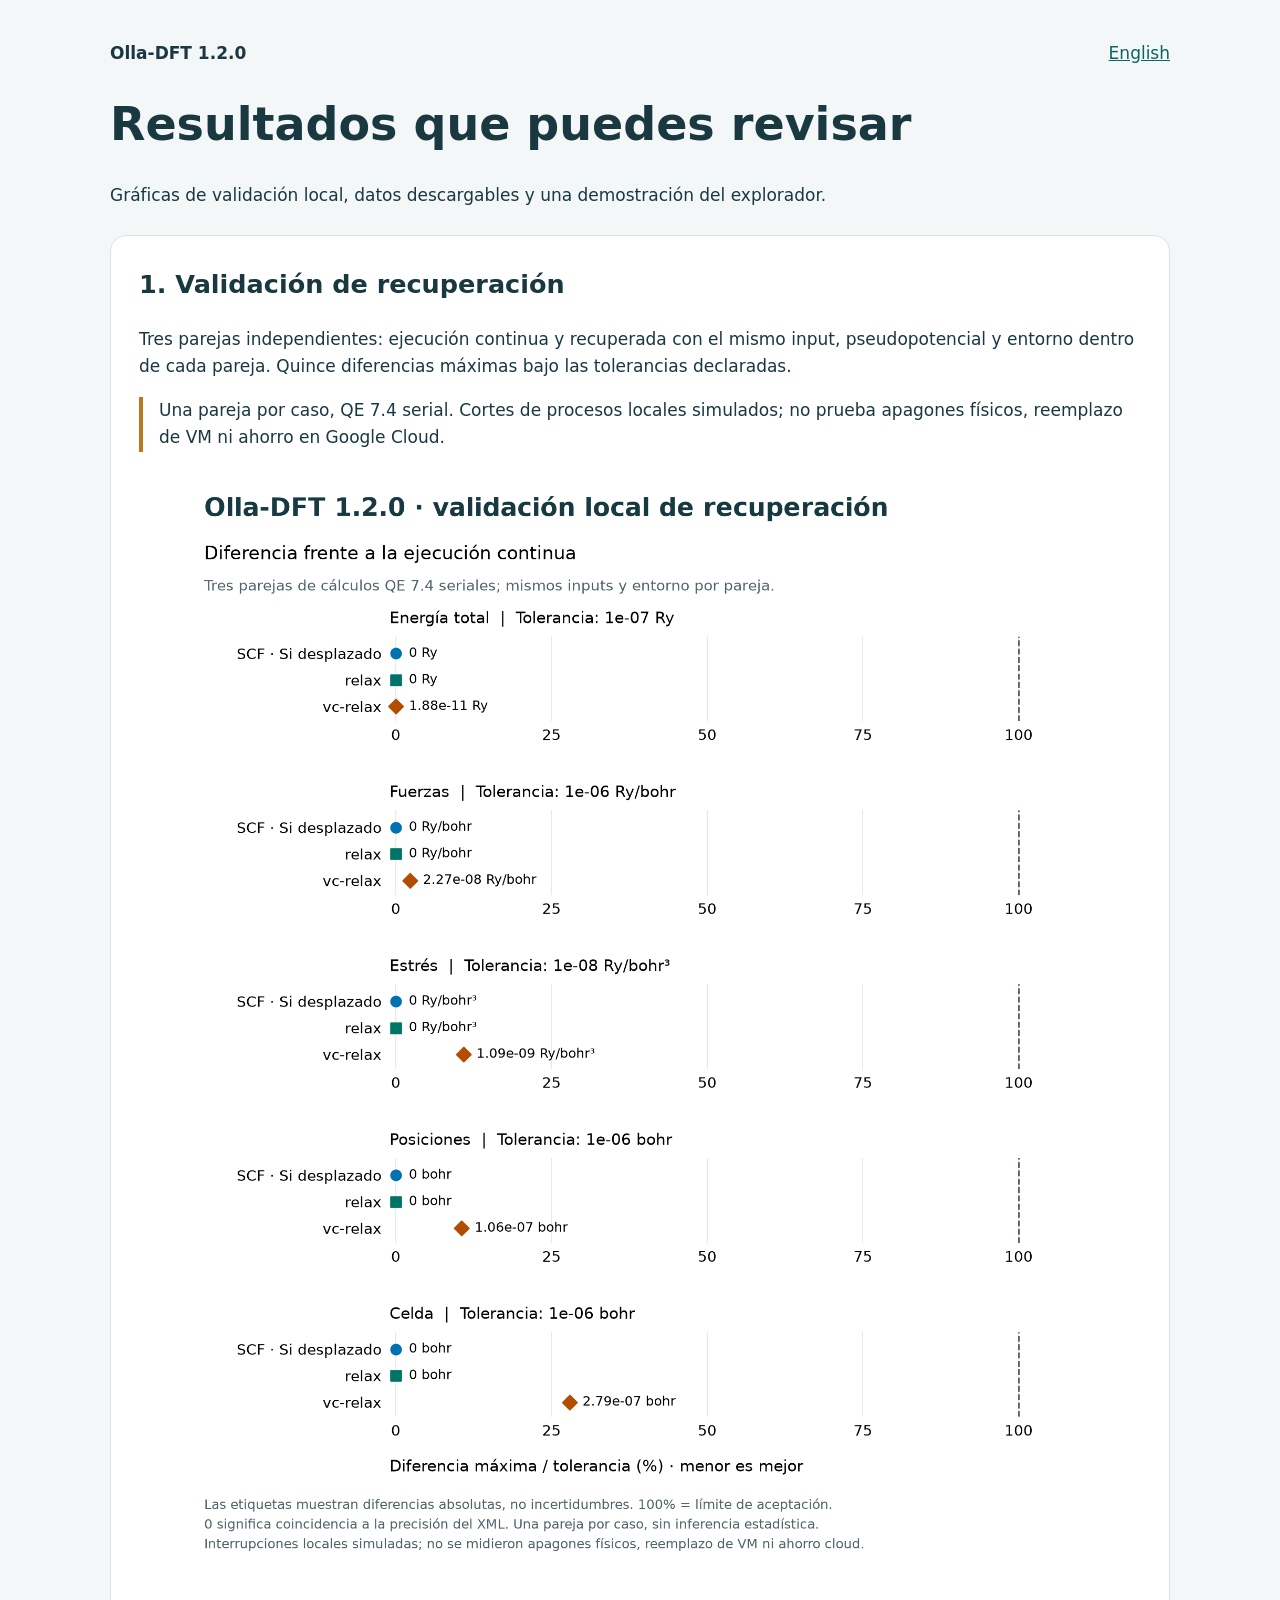
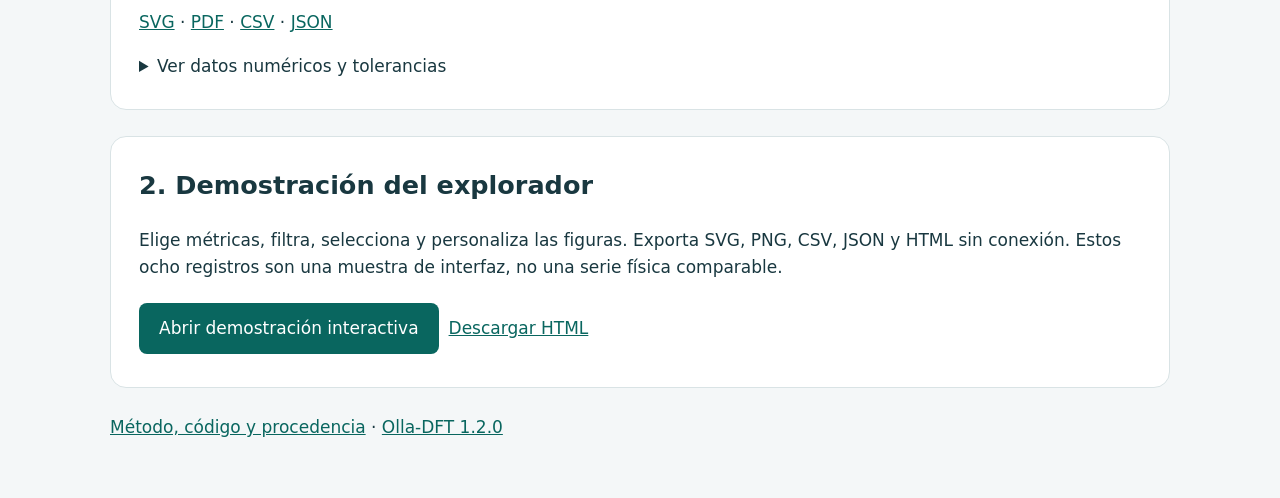
==== docs/publication-1.2.0/index.html @ a96428b4 "Publish recovery validation figures and offline explorer demo; release 0.3.0" ====
<!doctype html><html lang="es"><meta charset="utf-8"><meta name="viewport" content="width=device-width,initial-scale=1"><title>Olla-DFT · Resultados que puedes revisar</title><style>body{font:17px/1.6 system-ui;color:#193840;background:#f4f7f8;margin:0}main{max-width:1060px;margin:auto;padding:40px 22px}header{display:flex;justify-content:space-between;align-items:center}h1{font-size:clamp(30px,5vw,46px);line-height:1.15}h2{margin-top:0}section{background:white;border:1px solid #d9e3e5;border-radius:16px;padding:28px;margin:26px 0}a{color:#09665f}.button{display:inline-block;padding:12px 20px;border-radius:8px;background:#09665f;color:white;text-decoration:none;margin:5px 10px 5px 0}.note{border-left:4px solid #b97819;padding-left:16px}img{width:100%;height:auto}.scroll{overflow:auto}table{border-collapse:collapse;font-size:14px;width:100%}th,td{text-align:left;padding:10px;border-bottom:1px solid #ddd;white-space:nowrap}:focus-visible{outline:3px solid #b34e00;outline-offset:3px}</style><main><header><b>Olla-DFT 1.2.0</b><a href="index-en.html">English</a></header><h1>Resultados que puedes revisar</h1><p>Gráficas de validación local, datos descargables y una demostración del explorador.</p><section><h2>1. Validación de recuperación</h2><p>Tres parejas independientes: ejecución continua y recuperada con el mismo input, pseudopotencial y entorno dentro de cada pareja. Quince diferencias máximas bajo las tolerancias declaradas.</p><p class="note">Una pareja por caso, QE 7.4 serial. Cortes de procesos locales simulados; no prueba apagones físicos, reemplazo de VM ni ahorro en Google Cloud.</p><img src="recovery-es.png" alt="Energía, fuerzas, estrés, posiciones y celda: todas las diferencias están por debajo de sus tolerancias. Máximo: 27,9% de la tolerancia de celda en vc-relax."><p><a href="recovery-es.svg">SVG</a> · <a href="recovery-es.pdf">PDF</a> · <a href="validation.csv">CSV</a> · <a href="validation.json">JSON</a></p><details><summary>Ver datos numéricos y tolerancias</summary><div class="scroll" tabindex="0"><table><thead><tr><th>Caso</th><th>Métrica/unidad</th><th>Diferencia máxima</th><th>Tolerancia</th></tr></thead><tbody><tr><td>si-displaced</td><td>energy_Ry</td><td>0.0</td><td>1e-07</td></tr><tr><td>si-displaced</td><td>forces_Ry_bohr</td><td>0.0</td><td>1e-06</td></tr><tr><td>si-displaced</td><td>stress_Ry_bohr3</td><td>0.0</td><td>1e-08</td></tr><tr><td>si-displaced</td><td>positions_bohr</td><td>0.0</td><td>1e-06</td></tr><tr><td>si-displaced</td><td>cell_bohr</td><td>0.0</td><td>1e-06</td></tr><tr><td>relax</td><td>energy_Ry</td><td>0.0</td><td>1e-07</td></tr><tr><td>relax</td><td>forces_Ry_bohr</td><td>0.0</td><td>1e-06</td></tr><tr><td>relax</td><td>stress_Ry_bohr3</td><td>0.0</td><td>1e-08</td></tr><tr><td>relax</td><td>positions_bohr</td><td>0.0</td><td>1e-06</td></tr><tr><td>relax</td><td>cell_bohr</td><td>0.0</td><td>1e-06</td></tr><tr><td>vc-relax-v2</td><td>energy_Ry</td><td>1.879563171769405e-11</td><td>1e-07</td></tr><tr><td>vc-relax-v2</td><td>forces_Ry_bohr</td><td>2.2702537046715987e-08</td><td>1e-06</td></tr><tr><td>vc-relax-v2</td><td>stress_Ry_bohr3</td><td>1.0853130425621979e-09</td><td>1e-08</td></tr><tr><td>vc-relax-v2</td><td>positions_bohr</td><td>1.0571669895043101e-07</td><td>1e-06</td></tr><tr><td>vc-relax-v2</td><td>cell_bohr</td><td>2.7883375253168197e-07</td><td>1e-06</td></tr></tbody></table></div></details></section><section><h2>2. Demostración del explorador</h2><p>Elige métricas, filtra, selecciona y personaliza las figuras. Exporta SVG, PNG, CSV, JSON y HTML sin conexión. Estos ocho registros son una muestra de interfaz, no una serie física comparable.</p><a class="button" href="explorer.html">Abrir demostración interactiva</a><a href="explorer.html" download>Descargar HTML</a></section><p><a href="https://github.com/jorgegonzalezsevilla/olla-dft-bench/tree/main/docs/publication-1.2.0">Método, código y procedencia</a> · <a href="https://github.com/jorgegonzalezsevilla/olla-dft/releases/tag/v1.2.0">Olla-DFT 1.2.0</a></p></main></html>
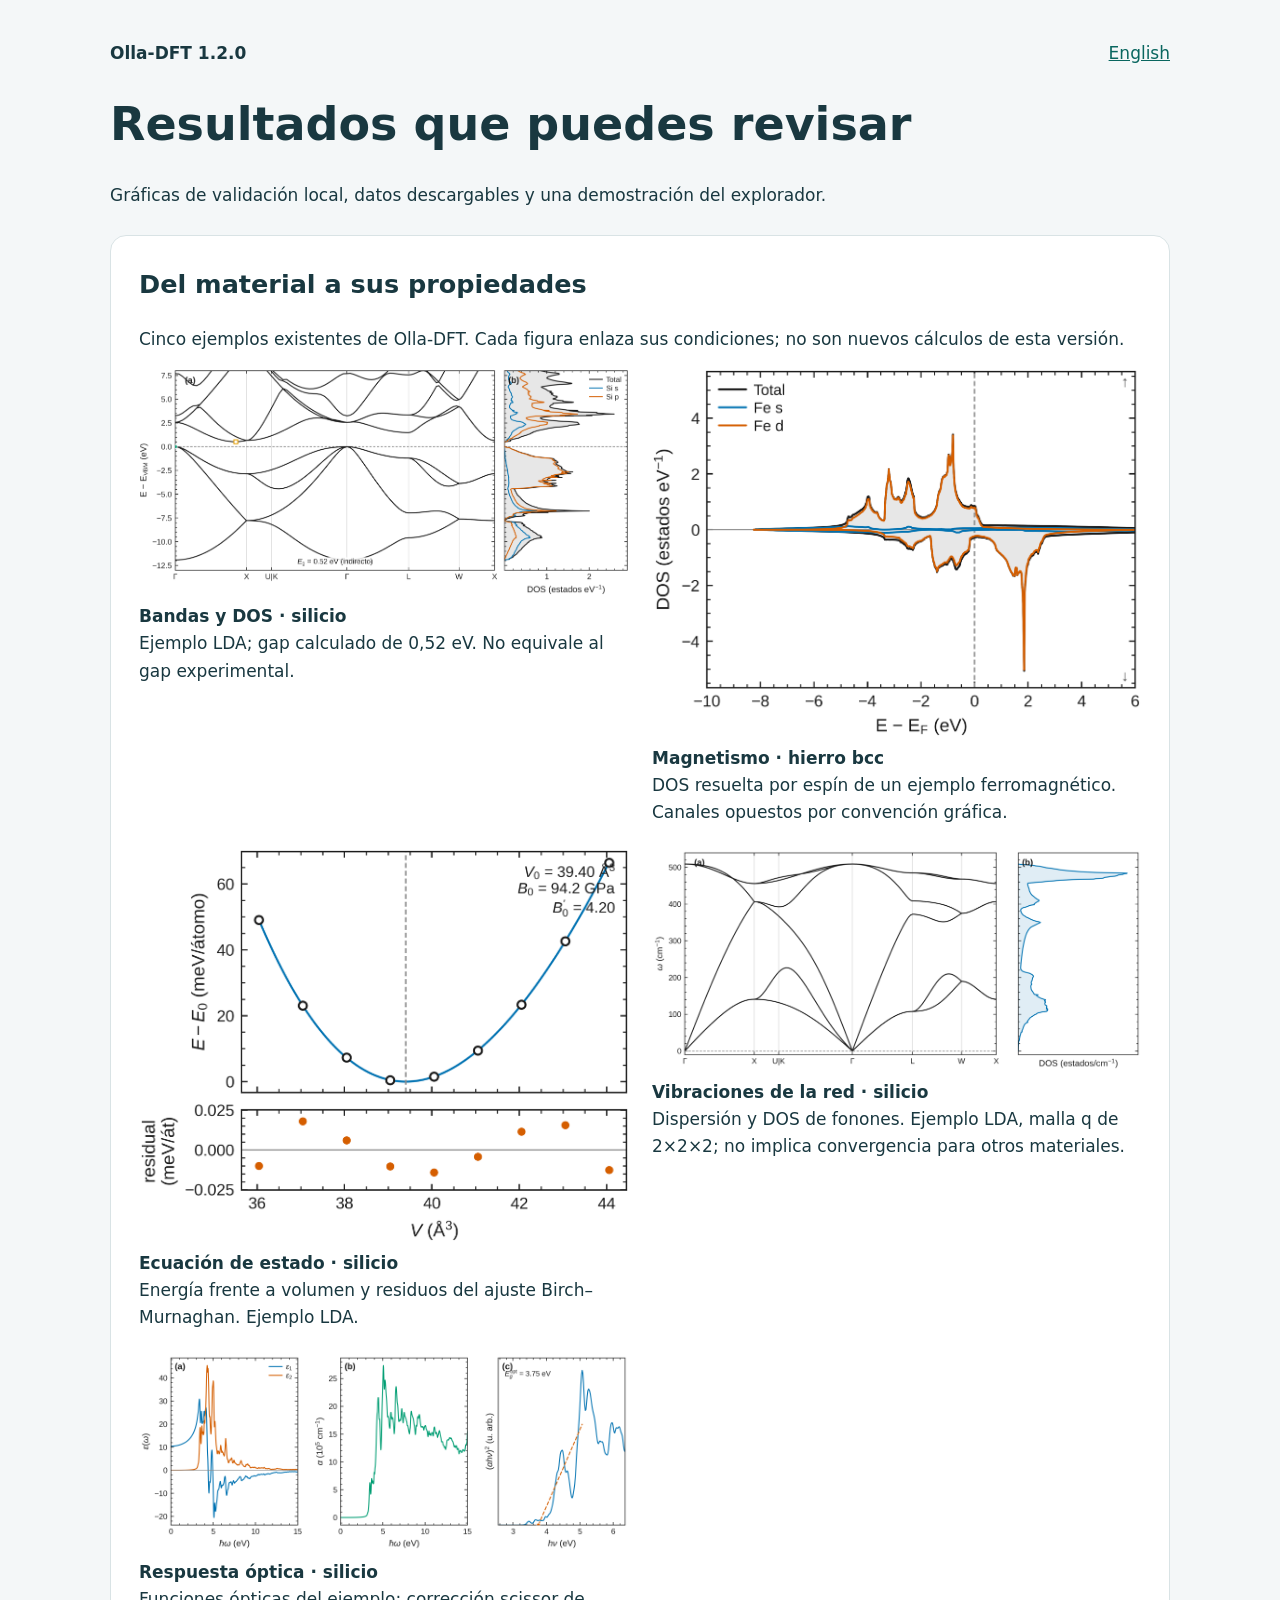
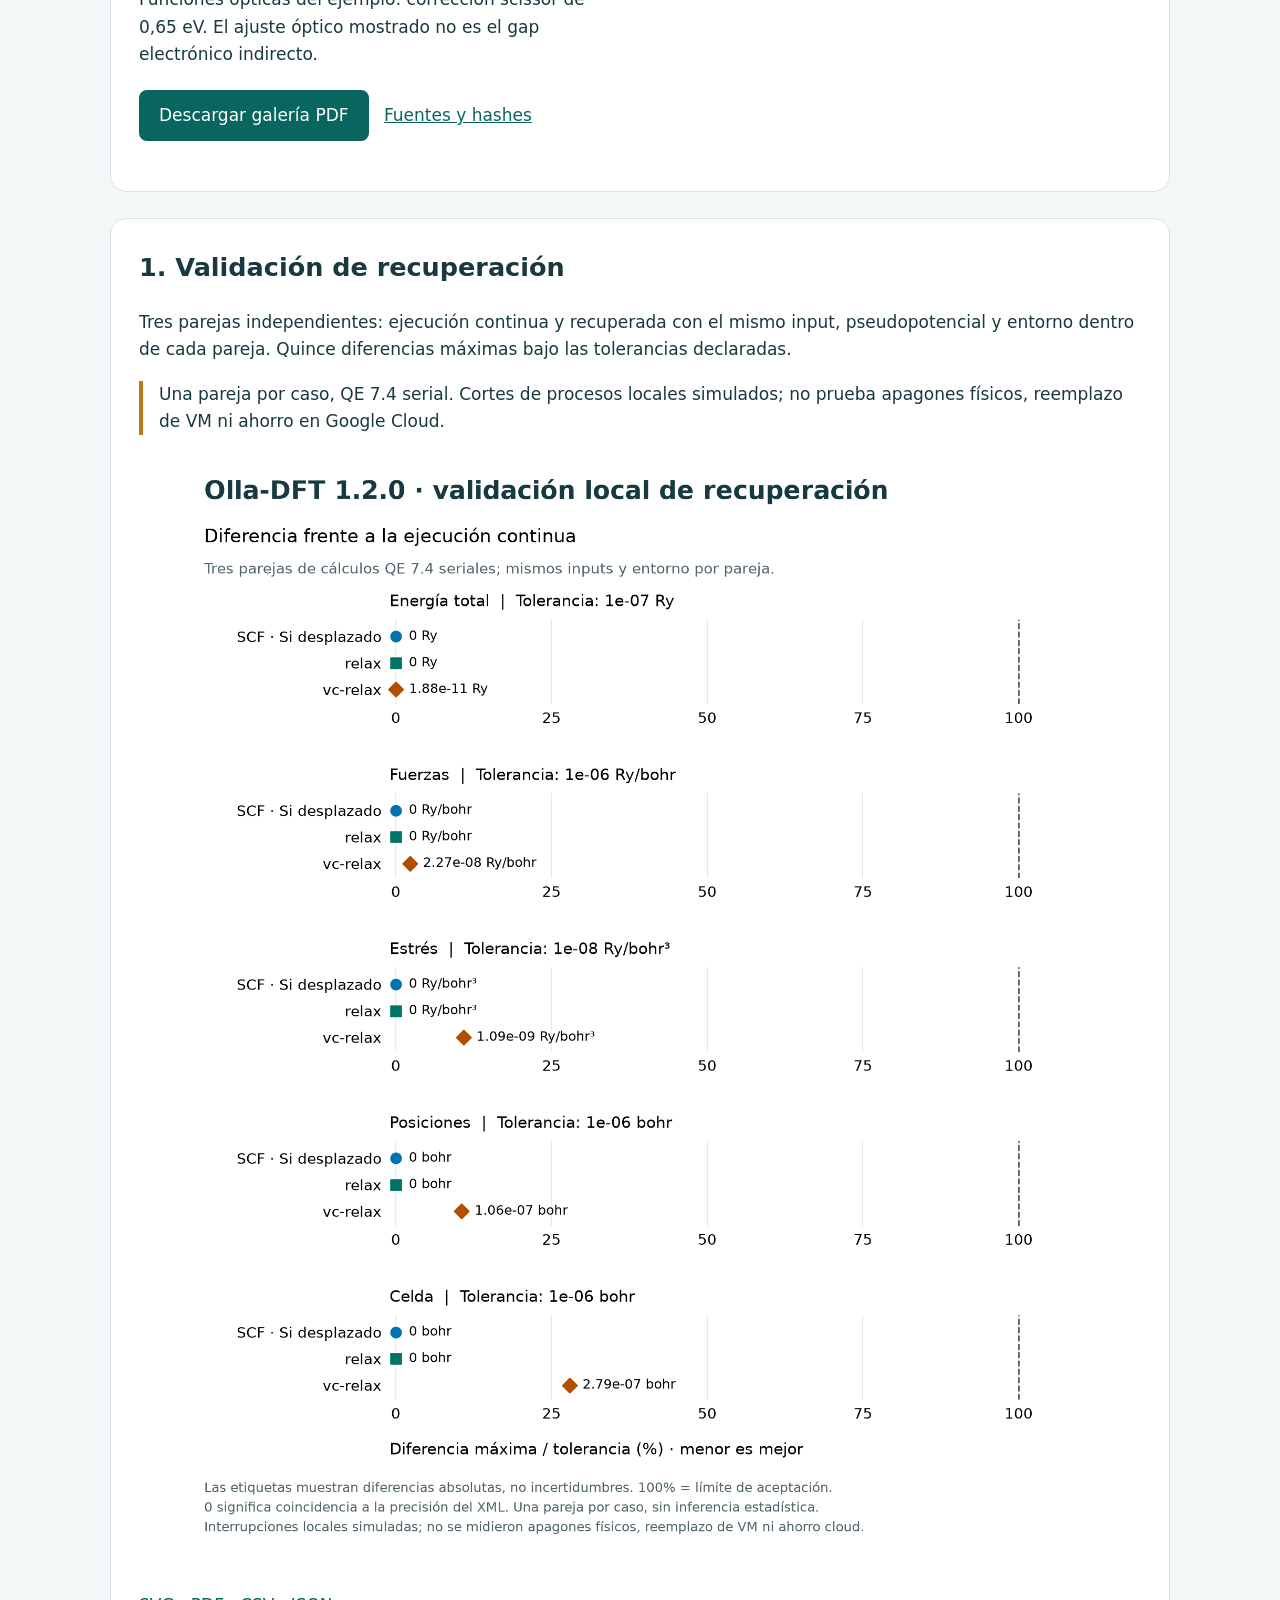
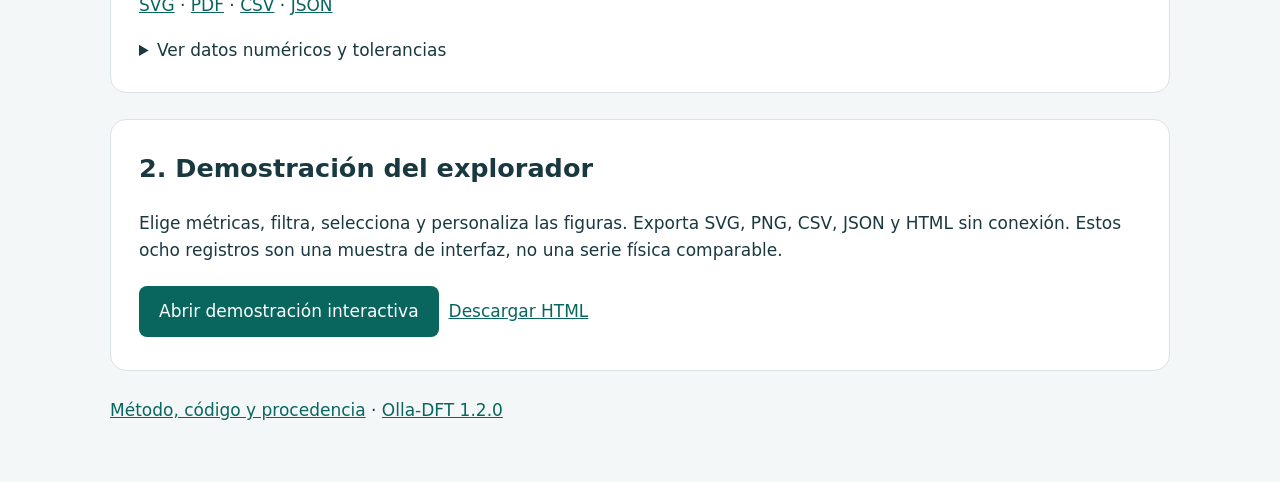
==== commit 4b61a170: "docs: add bilingual scientific showcase with source hashes" ====
--- a/docs/publication-1.2.0/index.html
+++ b/docs/publication-1.2.0/index.html
@@ -1 +1 @@
-<!doctype html><html lang="es"><meta charset="utf-8"><meta name="viewport" content="width=device-width,initial-scale=1"><title>Olla-DFT · Resultados que puedes revisar</title><style>body{font:17px/1.6 system-ui;color:#193840;background:#f4f7f8;margin:0}main{max-width:1060px;margin:auto;padding:40px 22px}header{display:flex;justify-content:space-between;align-items:center}h1{font-size:clamp(30px,5vw,46px);line-height:1.15}h2{margin-top:0}section{background:white;border:1px solid #d9e3e5;border-radius:16px;padding:28px;margin:26px 0}a{color:#09665f}.button{display:inline-block;padding:12px 20px;border-radius:8px;background:#09665f;color:white;text-decoration:none;margin:5px 10px 5px 0}.note{border-left:4px solid #b97819;padding-left:16px}img{width:100%;height:auto}.scroll{overflow:auto}table{border-collapse:collapse;font-size:14px;width:100%}th,td{text-align:left;padding:10px;border-bottom:1px solid #ddd;white-space:nowrap}:focus-visible{outline:3px solid #b34e00;outline-offset:3px}</style><main><header><b>Olla-DFT 1.2.0</b><a href="index-en.html">English</a></header><h1>Resultados que puedes revisar</h1><p>Gráficas de validación local, datos descargables y una demostración del explorador.</p><section><h2>1. Validación de recuperación</h2><p>Tres parejas independientes: ejecución continua y recuperada con el mismo input, pseudopotencial y entorno dentro de cada pareja. Quince diferencias máximas bajo las tolerancias declaradas.</p><p class="note">Una pareja por caso, QE 7.4 serial. Cortes de procesos locales simulados; no prueba apagones físicos, reemplazo de VM ni ahorro en Google Cloud.</p><img src="recovery-es.png" alt="Energía, fuerzas, estrés, posiciones y celda: todas las diferencias están por debajo de sus tolerancias. Máximo: 27,9% de la tolerancia de celda en vc-relax."><p><a href="recovery-es.svg">SVG</a> · <a href="recovery-es.pdf">PDF</a> · <a href="validation.csv">CSV</a> · <a href="validation.json">JSON</a></p><details><summary>Ver datos numéricos y tolerancias</summary><div class="scroll" tabindex="0"><table><thead><tr><th>Caso</th><th>Métrica/unidad</th><th>Diferencia máxima</th><th>Tolerancia</th></tr></thead><tbody><tr><td>si-displaced</td><td>energy_Ry</td><td>0.0</td><td>1e-07</td></tr><tr><td>si-displaced</td><td>forces_Ry_bohr</td><td>0.0</td><td>1e-06</td></tr><tr><td>si-displaced</td><td>stress_Ry_bohr3</td><td>0.0</td><td>1e-08</td></tr><tr><td>si-displaced</td><td>positions_bohr</td><td>0.0</td><td>1e-06</td></tr><tr><td>si-displaced</td><td>cell_bohr</td><td>0.0</td><td>1e-06</td></tr><tr><td>relax</td><td>energy_Ry</td><td>0.0</td><td>1e-07</td></tr><tr><td>relax</td><td>forces_Ry_bohr</td><td>0.0</td><td>1e-06</td></tr><tr><td>relax</td><td>stress_Ry_bohr3</td><td>0.0</td><td>1e-08</td></tr><tr><td>relax</td><td>positions_bohr</td><td>0.0</td><td>1e-06</td></tr><tr><td>relax</td><td>cell_bohr</td><td>0.0</td><td>1e-06</td></tr><tr><td>vc-relax-v2</td><td>energy_Ry</td><td>1.879563171769405e-11</td><td>1e-07</td></tr><tr><td>vc-relax-v2</td><td>forces_Ry_bohr</td><td>2.2702537046715987e-08</td><td>1e-06</td></tr><tr><td>vc-relax-v2</td><td>stress_Ry_bohr3</td><td>1.0853130425621979e-09</td><td>1e-08</td></tr><tr><td>vc-relax-v2</td><td>positions_bohr</td><td>1.0571669895043101e-07</td><td>1e-06</td></tr><tr><td>vc-relax-v2</td><td>cell_bohr</td><td>2.7883375253168197e-07</td><td>1e-06</td></tr></tbody></table></div></details></section><section><h2>2. Demostración del explorador</h2><p>Elige métricas, filtra, selecciona y personaliza las figuras. Exporta SVG, PNG, CSV, JSON y HTML sin conexión. Estos ocho registros son una muestra de interfaz, no una serie física comparable.</p><a class="button" href="explorer.html">Abrir demostración interactiva</a><a href="explorer.html" download>Descargar HTML</a></section><p><a href="https://github.com/jorgegonzalezsevilla/olla-dft-bench/tree/main/docs/publication-1.2.0">Método, código y procedencia</a> · <a href="https://github.com/jorgegonzalezsevilla/olla-dft/releases/tag/v1.2.0">Olla-DFT 1.2.0</a></p></main></html>+<!doctype html><html lang="es"><meta charset="utf-8"><meta name="viewport" content="width=device-width,initial-scale=1"><title>Olla-DFT · Resultados que puedes revisar</title><style>body{font:17px/1.6 system-ui;color:#193840;background:#f4f7f8;margin:0}main{max-width:1060px;margin:auto;padding:40px 22px}header{display:flex;justify-content:space-between;align-items:center}h1{font-size:clamp(30px,5vw,46px);line-height:1.15}h2{margin-top:0}section{background:white;border:1px solid #d9e3e5;border-radius:16px;padding:28px;margin:26px 0}a{color:#09665f}.button{display:inline-block;padding:12px 20px;border-radius:8px;background:#09665f;color:white;text-decoration:none;margin:5px 10px 5px 0}.note{border-left:4px solid #b97819;padding-left:16px}img{width:100%;height:auto}.scroll{overflow:auto}table{border-collapse:collapse;font-size:14px;width:100%}th,td{text-align:left;padding:10px;border-bottom:1px solid #ddd;white-space:nowrap}:focus-visible{outline:3px solid #b34e00;outline-offset:3px}</style><main><header><b>Olla-DFT 1.2.0</b><a href="index-en.html">English</a></header><h1>Resultados que puedes revisar</h1><p>Gráficas de validación local, datos descargables y una demostración del explorador.</p><!-- SHOWCASE START --><section><h2>Del material a sus propiedades</h2><p>Cinco ejemplos existentes de Olla-DFT. Cada figura enlaza sus condiciones; no son nuevos cálculos de esta versión.</p><div style="display:grid;grid-template-columns:repeat(auto-fit,minmax(min(100%,360px),1fr));gap:24px"><figure style="margin:0"><a href="https://github.com/jorgegonzalezsevilla/olla-dft/tree/v1.2.0/examples/demo_Si"><img loading="lazy" src="gallery/bands.png" alt="Bandas y DOS · silicio"></a><figcaption><b>Bandas y DOS · silicio</b><br>Ejemplo LDA; gap calculado de 0,52 eV. No equivale al gap experimental.</figcaption></figure><figure style="margin:0"><a href="https://github.com/jorgegonzalezsevilla/olla-dft/tree/v1.2.0/examples/demo_Fe"><img loading="lazy" src="gallery/spin.png" alt="Magnetismo · hierro bcc"></a><figcaption><b>Magnetismo · hierro bcc</b><br>DOS resuelta por espín de un ejemplo ferromagnético. Canales opuestos por convención gráfica.</figcaption></figure><figure style="margin:0"><a href="https://github.com/jorgegonzalezsevilla/olla-dft/tree/v1.2.0/examples/demo_calculo"><img loading="lazy" src="gallery/eos.png" alt="Ecuación de estado · silicio"></a><figcaption><b>Ecuación de estado · silicio</b><br>Energía frente a volumen y residuos del ajuste Birch–Murnaghan. Ejemplo LDA.</figcaption></figure><figure style="margin:0"><a href="https://github.com/jorgegonzalezsevilla/olla-dft/tree/v1.2.0/examples/demo_propiedades"><img loading="lazy" src="gallery/phonons.png" alt="Vibraciones de la red · silicio"></a><figcaption><b>Vibraciones de la red · silicio</b><br>Dispersión y DOS de fonones. Ejemplo LDA, malla q de 2×2×2; no implica convergencia para otros materiales.</figcaption></figure><figure style="margin:0"><a href="https://github.com/jorgegonzalezsevilla/olla-dft/tree/v1.2.0/examples/demo_propiedades"><img loading="lazy" src="gallery/optics.png" alt="Respuesta óptica · silicio"></a><figcaption><b>Respuesta óptica · silicio</b><br>Funciones ópticas del ejemplo: corrección scissor de 0,65 eV. El ajuste óptico mostrado no es el gap electrónico indirecto.</figcaption></figure></div><p><a class="button" href="gallery/olla-dft-gallery-es.pdf">Descargar galería PDF</a> <a href="gallery/manifest.json">Fuentes y hashes</a></p></section><!-- SHOWCASE END --><section><h2>1. Validación de recuperación</h2><p>Tres parejas independientes: ejecución continua y recuperada con el mismo input, pseudopotencial y entorno dentro de cada pareja. Quince diferencias máximas bajo las tolerancias declaradas.</p><p class="note">Una pareja por caso, QE 7.4 serial. Cortes de procesos locales simulados; no prueba apagones físicos, reemplazo de VM ni ahorro en Google Cloud.</p><img src="recovery-es.png" alt="Energía, fuerzas, estrés, posiciones y celda: todas las diferencias están por debajo de sus tolerancias. Máximo: 27,9% de la tolerancia de celda en vc-relax."><p><a href="recovery-es.svg">SVG</a> · <a href="recovery-es.pdf">PDF</a> · <a href="validation.csv">CSV</a> · <a href="validation.json">JSON</a></p><details><summary>Ver datos numéricos y tolerancias</summary><div class="scroll" tabindex="0"><table><thead><tr><th>Caso</th><th>Métrica/unidad</th><th>Diferencia máxima</th><th>Tolerancia</th></tr></thead><tbody><tr><td>si-displaced</td><td>energy_Ry</td><td>0.0</td><td>1e-07</td></tr><tr><td>si-displaced</td><td>forces_Ry_bohr</td><td>0.0</td><td>1e-06</td></tr><tr><td>si-displaced</td><td>stress_Ry_bohr3</td><td>0.0</td><td>1e-08</td></tr><tr><td>si-displaced</td><td>positions_bohr</td><td>0.0</td><td>1e-06</td></tr><tr><td>si-displaced</td><td>cell_bohr</td><td>0.0</td><td>1e-06</td></tr><tr><td>relax</td><td>energy_Ry</td><td>0.0</td><td>1e-07</td></tr><tr><td>relax</td><td>forces_Ry_bohr</td><td>0.0</td><td>1e-06</td></tr><tr><td>relax</td><td>stress_Ry_bohr3</td><td>0.0</td><td>1e-08</td></tr><tr><td>relax</td><td>positions_bohr</td><td>0.0</td><td>1e-06</td></tr><tr><td>relax</td><td>cell_bohr</td><td>0.0</td><td>1e-06</td></tr><tr><td>vc-relax-v2</td><td>energy_Ry</td><td>1.879563171769405e-11</td><td>1e-07</td></tr><tr><td>vc-relax-v2</td><td>forces_Ry_bohr</td><td>2.2702537046715987e-08</td><td>1e-06</td></tr><tr><td>vc-relax-v2</td><td>stress_Ry_bohr3</td><td>1.0853130425621979e-09</td><td>1e-08</td></tr><tr><td>vc-relax-v2</td><td>positions_bohr</td><td>1.0571669895043101e-07</td><td>1e-06</td></tr><tr><td>vc-relax-v2</td><td>cell_bohr</td><td>2.7883375253168197e-07</td><td>1e-06</td></tr></tbody></table></div></details></section><section><h2>2. Demostración del explorador</h2><p>Elige métricas, filtra, selecciona y personaliza las figuras. Exporta SVG, PNG, CSV, JSON y HTML sin conexión. Estos ocho registros son una muestra de interfaz, no una serie física comparable.</p><a class="button" href="explorer.html">Abrir demostración interactiva</a><a href="explorer.html" download>Descargar HTML</a></section><p><a href="https://github.com/jorgegonzalezsevilla/olla-dft-bench/tree/main/docs/publication-1.2.0">Método, código y procedencia</a> · <a href="https://github.com/jorgegonzalezsevilla/olla-dft/releases/tag/v1.2.0">Olla-DFT 1.2.0</a></p></main></html>
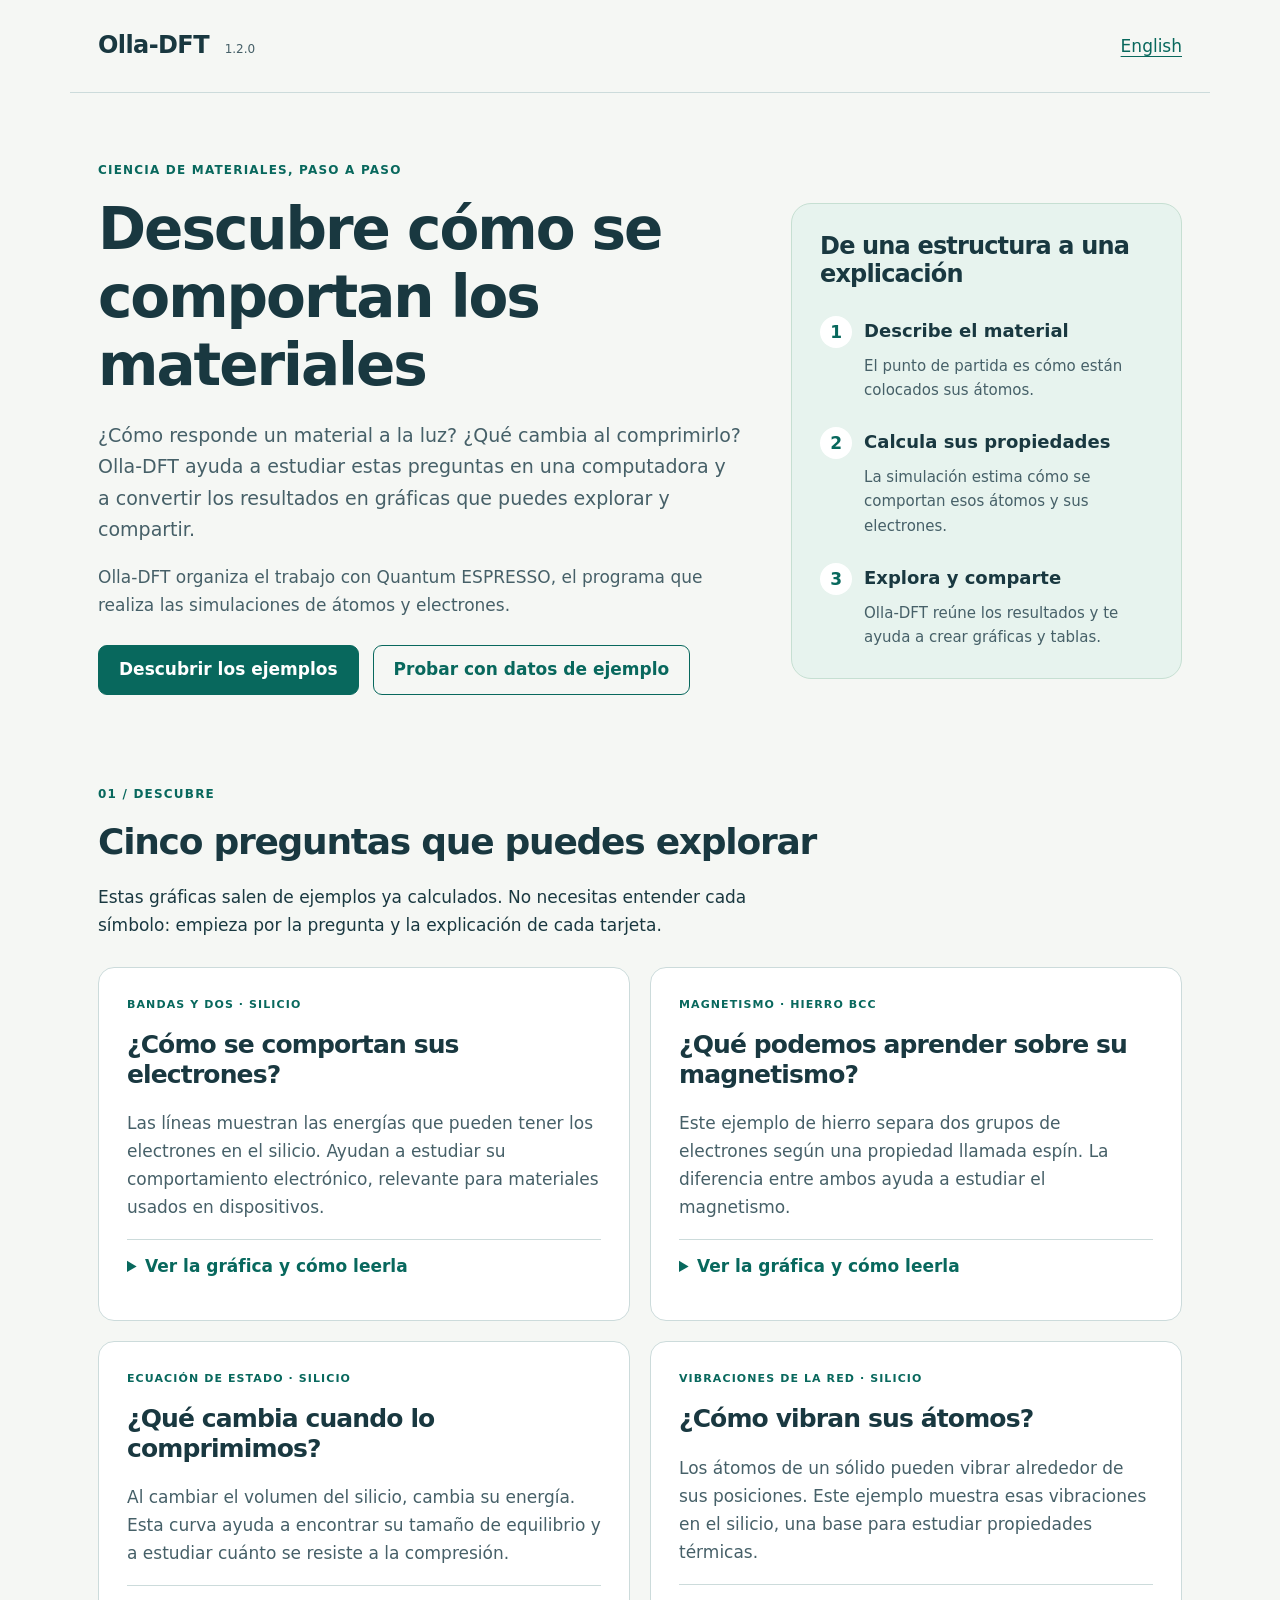
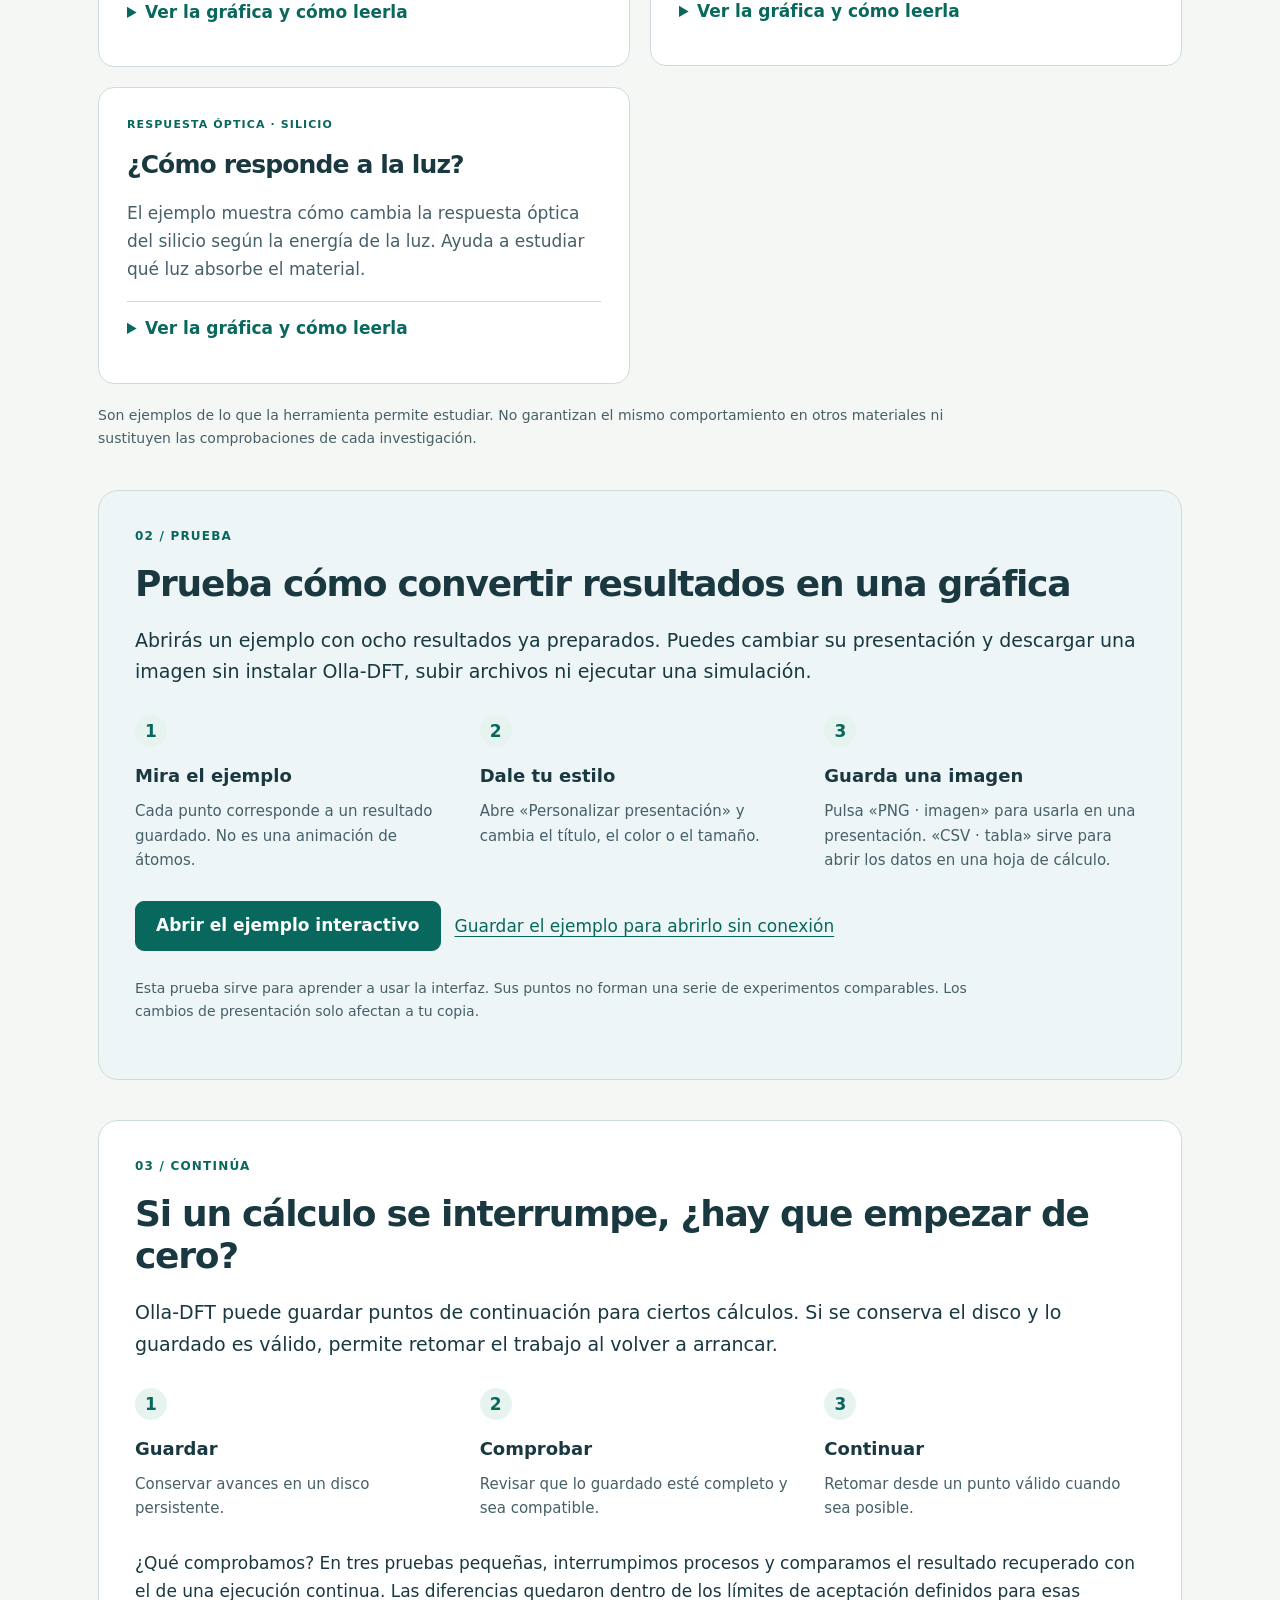
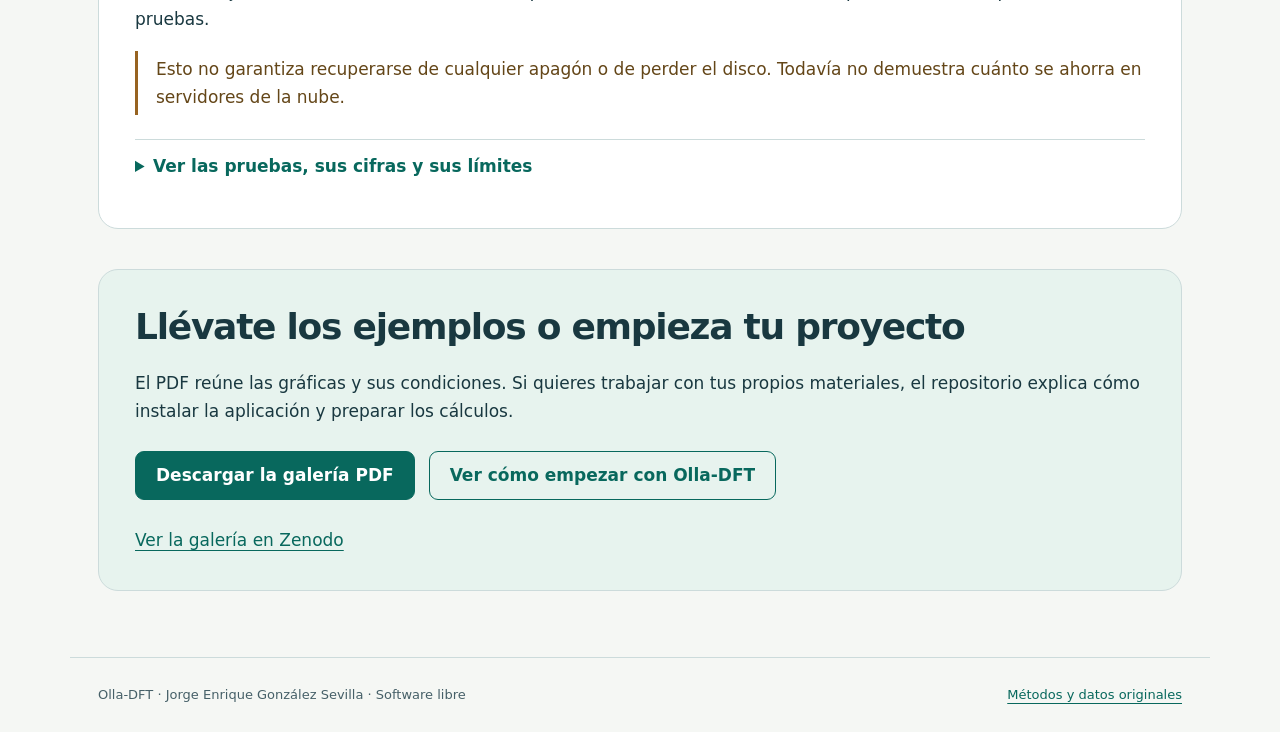
==== commit 7bff9d0c: "docs: explain material examples and recovery for general audiences" ====
--- a/docs/publication-1.2.0/index.html
+++ b/docs/publication-1.2.0/index.html
@@ -1 +1,44 @@
-<!doctype html><html lang="es"><meta charset="utf-8"><meta name="viewport" content="width=device-width,initial-scale=1"><title>Olla-DFT · Resultados que puedes revisar</title><style>body{font:17px/1.6 system-ui;color:#193840;background:#f4f7f8;margin:0}main{max-width:1060px;margin:auto;padding:40px 22px}header{display:flex;justify-content:space-between;align-items:center}h1{font-size:clamp(30px,5vw,46px);line-height:1.15}h2{margin-top:0}section{background:white;border:1px solid #d9e3e5;border-radius:16px;padding:28px;margin:26px 0}a{color:#09665f}.button{display:inline-block;padding:12px 20px;border-radius:8px;background:#09665f;color:white;text-decoration:none;margin:5px 10px 5px 0}.note{border-left:4px solid #b97819;padding-left:16px}img{width:100%;height:auto}.scroll{overflow:auto}table{border-collapse:collapse;font-size:14px;width:100%}th,td{text-align:left;padding:10px;border-bottom:1px solid #ddd;white-space:nowrap}:focus-visible{outline:3px solid #b34e00;outline-offset:3px}</style><main><header><b>Olla-DFT 1.2.0</b><a href="index-en.html">English</a></header><h1>Resultados que puedes revisar</h1><p>Gráficas de validación local, datos descargables y una demostración del explorador.</p><!-- SHOWCASE START --><section><h2>Del material a sus propiedades</h2><p>Cinco ejemplos existentes de Olla-DFT. Cada figura enlaza sus condiciones; no son nuevos cálculos de esta versión.</p><div style="display:grid;grid-template-columns:repeat(auto-fit,minmax(min(100%,360px),1fr));gap:24px"><figure style="margin:0"><a href="https://github.com/jorgegonzalezsevilla/olla-dft/tree/v1.2.0/examples/demo_Si"><img loading="lazy" src="gallery/bands.png" alt="Bandas y DOS · silicio"></a><figcaption><b>Bandas y DOS · silicio</b><br>Ejemplo LDA; gap calculado de 0,52 eV. No equivale al gap experimental.</figcaption></figure><figure style="margin:0"><a href="https://github.com/jorgegonzalezsevilla/olla-dft/tree/v1.2.0/examples/demo_Fe"><img loading="lazy" src="gallery/spin.png" alt="Magnetismo · hierro bcc"></a><figcaption><b>Magnetismo · hierro bcc</b><br>DOS resuelta por espín de un ejemplo ferromagnético. Canales opuestos por convención gráfica.</figcaption></figure><figure style="margin:0"><a href="https://github.com/jorgegonzalezsevilla/olla-dft/tree/v1.2.0/examples/demo_calculo"><img loading="lazy" src="gallery/eos.png" alt="Ecuación de estado · silicio"></a><figcaption><b>Ecuación de estado · silicio</b><br>Energía frente a volumen y residuos del ajuste Birch–Murnaghan. Ejemplo LDA.</figcaption></figure><figure style="margin:0"><a href="https://github.com/jorgegonzalezsevilla/olla-dft/tree/v1.2.0/examples/demo_propiedades"><img loading="lazy" src="gallery/phonons.png" alt="Vibraciones de la red · silicio"></a><figcaption><b>Vibraciones de la red · silicio</b><br>Dispersión y DOS de fonones. Ejemplo LDA, malla q de 2×2×2; no implica convergencia para otros materiales.</figcaption></figure><figure style="margin:0"><a href="https://github.com/jorgegonzalezsevilla/olla-dft/tree/v1.2.0/examples/demo_propiedades"><img loading="lazy" src="gallery/optics.png" alt="Respuesta óptica · silicio"></a><figcaption><b>Respuesta óptica · silicio</b><br>Funciones ópticas del ejemplo: corrección scissor de 0,65 eV. El ajuste óptico mostrado no es el gap electrónico indirecto.</figcaption></figure></div><p><a class="button" href="gallery/olla-dft-gallery-es.pdf">Descargar galería PDF</a> <a href="gallery/manifest.json">Fuentes y hashes</a></p></section><!-- SHOWCASE END --><section><h2>1. Validación de recuperación</h2><p>Tres parejas independientes: ejecución continua y recuperada con el mismo input, pseudopotencial y entorno dentro de cada pareja. Quince diferencias máximas bajo las tolerancias declaradas.</p><p class="note">Una pareja por caso, QE 7.4 serial. Cortes de procesos locales simulados; no prueba apagones físicos, reemplazo de VM ni ahorro en Google Cloud.</p><img src="recovery-es.png" alt="Energía, fuerzas, estrés, posiciones y celda: todas las diferencias están por debajo de sus tolerancias. Máximo: 27,9% de la tolerancia de celda en vc-relax."><p><a href="recovery-es.svg">SVG</a> · <a href="recovery-es.pdf">PDF</a> · <a href="validation.csv">CSV</a> · <a href="validation.json">JSON</a></p><details><summary>Ver datos numéricos y tolerancias</summary><div class="scroll" tabindex="0"><table><thead><tr><th>Caso</th><th>Métrica/unidad</th><th>Diferencia máxima</th><th>Tolerancia</th></tr></thead><tbody><tr><td>si-displaced</td><td>energy_Ry</td><td>0.0</td><td>1e-07</td></tr><tr><td>si-displaced</td><td>forces_Ry_bohr</td><td>0.0</td><td>1e-06</td></tr><tr><td>si-displaced</td><td>stress_Ry_bohr3</td><td>0.0</td><td>1e-08</td></tr><tr><td>si-displaced</td><td>positions_bohr</td><td>0.0</td><td>1e-06</td></tr><tr><td>si-displaced</td><td>cell_bohr</td><td>0.0</td><td>1e-06</td></tr><tr><td>relax</td><td>energy_Ry</td><td>0.0</td><td>1e-07</td></tr><tr><td>relax</td><td>forces_Ry_bohr</td><td>0.0</td><td>1e-06</td></tr><tr><td>relax</td><td>stress_Ry_bohr3</td><td>0.0</td><td>1e-08</td></tr><tr><td>relax</td><td>positions_bohr</td><td>0.0</td><td>1e-06</td></tr><tr><td>relax</td><td>cell_bohr</td><td>0.0</td><td>1e-06</td></tr><tr><td>vc-relax-v2</td><td>energy_Ry</td><td>1.879563171769405e-11</td><td>1e-07</td></tr><tr><td>vc-relax-v2</td><td>forces_Ry_bohr</td><td>2.2702537046715987e-08</td><td>1e-06</td></tr><tr><td>vc-relax-v2</td><td>stress_Ry_bohr3</td><td>1.0853130425621979e-09</td><td>1e-08</td></tr><tr><td>vc-relax-v2</td><td>positions_bohr</td><td>1.0571669895043101e-07</td><td>1e-06</td></tr><tr><td>vc-relax-v2</td><td>cell_bohr</td><td>2.7883375253168197e-07</td><td>1e-06</td></tr></tbody></table></div></details></section><section><h2>2. Demostración del explorador</h2><p>Elige métricas, filtra, selecciona y personaliza las figuras. Exporta SVG, PNG, CSV, JSON y HTML sin conexión. Estos ocho registros son una muestra de interfaz, no una serie física comparable.</p><a class="button" href="explorer.html">Abrir demostración interactiva</a><a href="explorer.html" download>Descargar HTML</a></section><p><a href="https://github.com/jorgegonzalezsevilla/olla-dft-bench/tree/main/docs/publication-1.2.0">Método, código y procedencia</a> · <a href="https://github.com/jorgegonzalezsevilla/olla-dft/releases/tag/v1.2.0">Olla-DFT 1.2.0</a></p></main></html>+<!doctype html>
+<html lang="es"><head><meta charset="utf-8"><meta name="viewport" content="width=device-width,initial-scale=1">
+<title>Olla-DFT · Descubre cómo se comportan los materiales</title><meta name="description" content="¿Cómo responde un material a la luz? ¿Qué cambia al comprimirlo? Olla-DFT ayuda a estudiar estas preguntas en una computadora y a convertir los resultados en gráficas que puedes explorar y compartir."><link rel="stylesheet" href="public-page.css"></head>
+<body><a class="skip" href="#main">Ir al contenido</a>
+<header><a class="brand" href="index.html">Olla-DFT <span>1.2.0</span></a><a href="index-en.html" lang="en">English</a></header>
+<main id="main"><section class="hero"><div><p class="eyebrow">CIENCIA DE MATERIALES, PASO A PASO</p><h1>Descubre cómo se comportan los materiales</h1><p class="lead">¿Cómo responde un material a la luz? ¿Qué cambia al comprimirlo? Olla-DFT ayuda a estudiar estas preguntas en una computadora y a convertir los resultados en gráficas que puedes explorar y compartir.</p><p>Olla-DFT organiza el trabajo con Quantum ESPRESSO, el programa que realiza las simulaciones de átomos y electrones.</p>
+<div class="actions"><a class="button" href="#examples">Descubrir los ejemplos</a><a class="button secondary" href="#try">Probar con datos de ejemplo</a></div></div>
+<aside class="workflow"><h2>De una estructura a una explicación</h2><ol class="steps"><li><strong>Describe el material</strong><p>El punto de partida es cómo están colocados sus átomos.</p></li><li><strong>Calcula sus propiedades</strong><p>La simulación estima cómo se comportan esos átomos y sus electrones.</p></li><li><strong>Explora y comparte</strong><p>Olla-DFT reúne los resultados y te ayuda a crear gráficas y tablas.</p></li></ol></aside></section>
+<section id="examples"><div class="section-heading"><p class="eyebrow">01 / DESCUBRE</p><h2>Cinco preguntas que puedes explorar</h2><p>Estas gráficas salen de ejemplos ya calculados. No necesitas entender cada símbolo: empieza por la pregunta y la explicación de cada tarjeta.</p></div>
+<div class="examples"><article class="example"><p class="eyebrow">Bandas y DOS · silicio</p>
+<h3>¿Cómo se comportan sus electrones?</h3><p>Las líneas muestran las energías que pueden tener los electrones en el silicio. Ayudan a estudiar su comportamiento electrónico, relevante para materiales usados en dispositivos.</p>
+<details class="chart"><summary>Ver la gráfica y cómo leerla</summary>
+<a href="gallery/bands.png"><img loading="lazy" src="gallery/bands.png" alt="Bandas y DOS · silicio"></a>
+<p>Leer la gráfica: la separación entre grupos de líneas se llama «gap». Es una propiedad calculada; su valor depende del método utilizado.</p><details class="conditions"><summary>Condiciones científicas del ejemplo</summary><p>Ejemplo LDA; gap calculado de 0,52 eV. No equivale al gap experimental.</p>
+<a href="https://github.com/jorgegonzalezsevilla/olla-dft/tree/v1.2.0/examples/demo_Si">Consultar los archivos del cálculo</a></details></details></article><article class="example"><p class="eyebrow">Magnetismo · hierro bcc</p>
+<h3>¿Qué podemos aprender sobre su magnetismo?</h3><p>Este ejemplo de hierro separa dos grupos de electrones según una propiedad llamada espín. La diferencia entre ambos ayuda a estudiar el magnetismo.</p>
+<details class="chart"><summary>Ver la gráfica y cómo leerla</summary>
+<a href="gallery/spin.png"><img loading="lazy" src="gallery/spin.png" alt="Magnetismo · hierro bcc"></a>
+<p>Leer la gráfica: las curvas se dibujan a lados opuestos para distinguir los dos grupos. La parte inferior no representa una cantidad negativa de electrones.</p><details class="conditions"><summary>Condiciones científicas del ejemplo</summary><p>DOS resuelta por espín de un ejemplo ferromagnético. Canales opuestos por convención gráfica.</p>
+<a href="https://github.com/jorgegonzalezsevilla/olla-dft/tree/v1.2.0/examples/demo_Fe">Consultar los archivos del cálculo</a></details></details></article><article class="example"><p class="eyebrow">Ecuación de estado · silicio</p>
+<h3>¿Qué cambia cuando lo comprimimos?</h3><p>Al cambiar el volumen del silicio, cambia su energía. Esta curva ayuda a encontrar su tamaño de equilibrio y a estudiar cuánto se resiste a la compresión.</p>
+<details class="chart"><summary>Ver la gráfica y cómo leerla</summary>
+<a href="gallery/eos.png"><img loading="lazy" src="gallery/eos.png" alt="Ecuación de estado · silicio"></a>
+<p>Leer la gráfica: los puntos son resultados calculados y la línea es un ajuste. La parte más baja señala el volumen preferido dentro de este modelo.</p><details class="conditions"><summary>Condiciones científicas del ejemplo</summary><p>Energía frente a volumen y residuos del ajuste Birch–Murnaghan. Ejemplo LDA.</p>
+<a href="https://github.com/jorgegonzalezsevilla/olla-dft/tree/v1.2.0/examples/demo_calculo">Consultar los archivos del cálculo</a></details></details></article><article class="example"><p class="eyebrow">Vibraciones de la red · silicio</p>
+<h3>¿Cómo vibran sus átomos?</h3><p>Los átomos de un sólido pueden vibrar alrededor de sus posiciones. Este ejemplo muestra esas vibraciones en el silicio, una base para estudiar propiedades térmicas.</p>
+<details class="chart"><summary>Ver la gráfica y cómo leerla</summary>
+<a href="gallery/phonons.png"><img loading="lazy" src="gallery/phonons.png" alt="Vibraciones de la red · silicio"></a>
+<p>Leer la gráfica: cada curva representa una forma de vibración. Las alturas indican frecuencias, no el movimiento de un átomo a lo largo del tiempo.</p><details class="conditions"><summary>Condiciones científicas del ejemplo</summary><p>Dispersión y DOS de fonones. Ejemplo LDA, malla q de 2×2×2; no implica convergencia para otros materiales.</p>
+<a href="https://github.com/jorgegonzalezsevilla/olla-dft/tree/v1.2.0/examples/demo_propiedades">Consultar los archivos del cálculo</a></details></details></article><article class="example"><p class="eyebrow">Respuesta óptica · silicio</p>
+<h3>¿Cómo responde a la luz?</h3><p>El ejemplo muestra cómo cambia la respuesta óptica del silicio según la energía de la luz. Ayuda a estudiar qué luz absorbe el material.</p>
+<details class="chart"><summary>Ver la gráfica y cómo leerla</summary>
+<a href="gallery/optics.png"><img loading="lazy" src="gallery/optics.png" alt="Respuesta óptica · silicio"></a>
+<p>Leer la gráfica: las distintas curvas describen aspectos de esa respuesta. La estimación óptica mostrada no es el mismo valor que el gap electrónico de la primera tarjeta.</p><details class="conditions"><summary>Condiciones científicas del ejemplo</summary><p>Funciones ópticas del ejemplo: corrección scissor de 0,65 eV. El ajuste óptico mostrado no es el gap electrónico indirecto.</p>
+<a href="https://github.com/jorgegonzalezsevilla/olla-dft/tree/v1.2.0/examples/demo_propiedades">Consultar los archivos del cálculo</a></details></details></article></div><p class="fine">Son ejemplos de lo que la herramienta permite estudiar. No garantizan el mismo comportamiento en otros materiales ni sustituyen las comprobaciones de cada investigación.</p></section>
+<section id="try" class="panel try"><p class="eyebrow">02 / PRUEBA</p><h2>Prueba cómo convertir resultados en una gráfica</h2><p class="lead">Abrirás un ejemplo con ocho resultados ya preparados. Puedes cambiar su presentación y descargar una imagen sin instalar Olla-DFT, subir archivos ni ejecutar una simulación.</p><ol class="steps"><li><strong>Mira el ejemplo</strong><p>Cada punto corresponde a un resultado guardado. No es una animación de átomos.</p></li><li><strong>Dale tu estilo</strong><p>Abre «Personalizar presentación» y cambia el título, el color o el tamaño.</p></li><li><strong>Guarda una imagen</strong><p>Pulsa «PNG · imagen» para usarla en una presentación. «CSV · tabla» sirve para abrir los datos en una hoja de cálculo.</p></li></ol>
+<div class="actions"><a class="button" href="explorer.html">Abrir el ejemplo interactivo</a><a href="explorer.html" download>Guardar el ejemplo para abrirlo sin conexión</a></div><p class="fine">Esta prueba sirve para aprender a usar la interfaz. Sus puntos no forman una serie de experimentos comparables. Los cambios de presentación solo afectan a tu copia.</p></section>
+<section id="recovery" class="panel"><p class="eyebrow">03 / CONTINÚA</p><h2>Si un cálculo se interrumpe, ¿hay que empezar de cero?</h2><p class="lead">Olla-DFT puede guardar puntos de continuación para ciertos cálculos. Si se conserva el disco y lo guardado es válido, permite retomar el trabajo al volver a arrancar.</p><ol class="steps"><li><strong>Guardar</strong><p>Conservar avances en un disco persistente.</p></li><li><strong>Comprobar</strong><p>Revisar que lo guardado esté completo y sea compatible.</p></li><li><strong>Continuar</strong><p>Retomar desde un punto válido cuando sea posible.</p></li></ol>
+<p>¿Qué comprobamos? En tres pruebas pequeñas, interrumpimos procesos y comparamos el resultado recuperado con el de una ejecución continua. Las diferencias quedaron dentro de los límites de aceptación definidos para esas pruebas.</p><p class="note">Esto no garantiza recuperarse de cualquier apagón o de perder el disco. Todavía no demuestra cuánto se ahorra en servidores de la nube.</p>
+<details class="evidence"><summary>Ver las pruebas, sus cifras y sus límites</summary><p>Cómo leer esta figura: cada marca indica cuánto difiere un resultado recuperado del continuo. La línea del 100 % es el límite de aceptación; las marcas quedan por debajo. Un 0 significa coincidencia a la precisión registrada, no exactitud física absoluta.</p><img loading="lazy" src="recovery-es.png" alt="Cómo leer esta figura: cada marca indica cuánto difiere un resultado recuperado del continuo. La línea del 100 % es el límite de aceptación; las marcas quedan por debajo. Un 0 significa coincidencia a la precisión registrada, no exactitud física absoluta."><p>QE 7.4 serial; una pareja SCF, una relax y una vc-relax, sin repeticiones estadísticas. Mismos inputs y entorno dentro de cada pareja. Se simularon cortes de procesos locales; no apagones físicos ni reemplazo de máquinas en Google Cloud.</p>
+<p class="downloads"><a href="recovery-es.pdf">PDF</a><a href="recovery-es.svg">SVG</a><a href="validation.csv">CSV</a><a href="validation.json">JSON</a></p>
+<details><summary>Consultar la tabla de cifras</summary><div class="scroll" tabindex="0" role="region" aria-label="Consultar la tabla de cifras"><table><thead><tr><th scope="col">Caso</th><th scope="col">Propiedad / unidad</th><th scope="col">Diferencia máxima</th><th scope="col">Límite de aceptación</th></tr></thead><tbody><tr><td>si-displaced</td><td>energy_Ry</td><td>0.0</td><td>1e-07</td></tr><tr><td>si-displaced</td><td>forces_Ry_bohr</td><td>0.0</td><td>1e-06</td></tr><tr><td>si-displaced</td><td>stress_Ry_bohr3</td><td>0.0</td><td>1e-08</td></tr><tr><td>si-displaced</td><td>positions_bohr</td><td>0.0</td><td>1e-06</td></tr><tr><td>si-displaced</td><td>cell_bohr</td><td>0.0</td><td>1e-06</td></tr><tr><td>relax</td><td>energy_Ry</td><td>0.0</td><td>1e-07</td></tr><tr><td>relax</td><td>forces_Ry_bohr</td><td>0.0</td><td>1e-06</td></tr><tr><td>relax</td><td>stress_Ry_bohr3</td><td>0.0</td><td>1e-08</td></tr><tr><td>relax</td><td>positions_bohr</td><td>0.0</td><td>1e-06</td></tr><tr><td>relax</td><td>cell_bohr</td><td>0.0</td><td>1e-06</td></tr><tr><td>vc-relax-v2</td><td>energy_Ry</td><td>1.879563171769405e-11</td><td>1e-07</td></tr><tr><td>vc-relax-v2</td><td>forces_Ry_bohr</td><td>2.2702537046715987e-08</td><td>1e-06</td></tr><tr><td>vc-relax-v2</td><td>stress_Ry_bohr3</td><td>1.0853130425621979e-09</td><td>1e-08</td></tr><tr><td>vc-relax-v2</td><td>positions_bohr</td><td>1.0571669895043101e-07</td><td>1e-06</td></tr><tr><td>vc-relax-v2</td><td>cell_bohr</td><td>2.7883375253168197e-07</td><td>1e-06</td></tr></tbody></table></div></details></details></section>
+<section class="panel take"><h2>Llévate los ejemplos o empieza tu proyecto</h2><p>El PDF reúne las gráficas y sus condiciones. Si quieres trabajar con tus propios materiales, el repositorio explica cómo instalar la aplicación y preparar los cálculos.</p><div class="actions"><a class="button" href="gallery/olla-dft-gallery-es.pdf">Descargar la galería PDF</a><a class="button secondary" href="https://github.com/jorgegonzalezsevilla/olla-dft-esp">Ver cómo empezar con Olla-DFT</a></div><a href="https://zenodo.org/records/22315940">Ver la galería en Zenodo</a></section>
+</main><footer><p>Olla-DFT · Jorge Enrique González Sevilla · Software libre</p><a href="https://github.com/jorgegonzalezsevilla/olla-dft-bench/tree/main/docs/publication-1.2.0">Métodos y datos originales</a></footer></body></html>
--- a/docs/publication-1.2.0/public-page.css
+++ b/docs/publication-1.2.0/public-page.css
@@ -0,0 +1 @@
+:root{color-scheme:light;--ink:#193840;--muted:#466068;--teal:#08685d;--line:#ccdbdb;--paper:#fff;--soft:#e7f3ee}*{box-sizing:border-box}html{scroll-behavior:smooth;scroll-padding-top:24px}body{margin:0;background:#f5f7f4;color:var(--ink);font:17px/1.65 system-ui,-apple-system,Segoe UI,sans-serif}header,main,footer{max-width:1140px;margin:auto;padding:26px 28px}header{display:flex;align-items:center;justify-content:space-between;border-bottom:1px solid var(--line)}a{color:var(--teal);text-underline-offset:4px}a:hover{text-decoration-thickness:2px}.brand{font-weight:800;font-size:24px;letter-spacing:-.6px;text-decoration:none;color:var(--ink)}.brand span{font-size:12px;font-weight:500;letter-spacing:0;margin-left:8px;color:var(--muted)}h1,h2,h3{line-height:1.17;letter-spacing:-.035em;margin:0 0 20px}h1{font-size:clamp(36px,4.8vw,58px);max-width:680px}h2{font-size:clamp(27px,3vw,36px)}h3{font-size:25px}p{margin:0 0 18px}.lead{font-size:19px;line-height:1.65}.eyebrow{font-size:12px;font-weight:750;letter-spacing:.1em;text-transform:uppercase;color:var(--teal);margin-bottom:16px}.hero{display:grid;grid-template-columns:1.65fr 1fr;gap:48px;align-items:center;padding:42px 0 64px}.hero p:not(.eyebrow){color:var(--muted)}.actions{display:flex;align-items:center;flex-wrap:wrap;gap:14px;margin:26px 0}.button{display:inline-flex;justify-content:center;align-items:center;min-height:48px;padding:12px 20px;background:var(--teal);border:1px solid var(--teal);border-radius:9px;color:white;font-weight:650;text-decoration:none;line-height:1.4}.button:hover{background:#064e46;text-decoration:none}.button.secondary{background:transparent;color:var(--teal)}.button.secondary:hover{background:var(--soft)}.workflow{background:var(--soft);border:1px solid #c6dfd2;border-radius:20px;padding:28px}.workflow h2{font-size:24px}.steps{display:grid;grid-template-columns:repeat(3,minmax(0,1fr));gap:24px;list-style:none;padding:0;counter-reset:step;margin:28px 0}.steps li{counter-increment:step;position:relative;padding-top:46px;min-width:0}.steps li:before{content:counter(step);position:absolute;top:0;left:0;border-radius:50%;background:var(--soft);color:var(--teal);width:32px;height:32px;display:grid;place-items:center;font-weight:750}.steps strong{font-size:18px}.steps p{font-size:15px;color:var(--muted);margin:8px 0 0}.workflow .steps{grid-template-columns:1fr;gap:24px;margin-bottom:0}.workflow .steps li{padding:0 0 0 44px}.workflow .steps li:before{background:white}.section-heading{max-width:720px;margin-bottom:28px}.examples{display:grid;grid-template-columns:repeat(2,minmax(0,1fr));gap:20px}.example{padding:28px;background:white;border:1px solid var(--line);border-radius:16px;align-self:start}.example .eyebrow{font-size:11px}.example p{color:var(--muted)}.example .eyebrow{color:var(--teal)}summary{cursor:pointer;min-height:48px;padding:12px 0;font-weight:650;color:var(--teal)}details p{margin-top:16px}.chart{border-top:1px solid var(--line)}.chart img{display:block;background:white;border-radius:6px;margin:12px 0;width:100%;height:auto}.conditions{font-size:14px;background:#f4f7f6;padding:0 14px 12px;border-radius:8px}.conditions summary{font-weight:550}.conditions p{margin:6px 0 12px}.panel{background:white;border:1px solid var(--line);border-radius:20px;padding:36px;margin:40px 0}.try{background:#edf5f6}.take{background:var(--soft)}.fine{font-size:14px;color:var(--muted);max-width:850px;margin:20px 0}.note{border-left:3px solid #976321;padding:4px 0 4px 18px;color:#644618}.evidence{border-top:1px solid var(--line);margin-top:24px}.evidence>img{display:block;width:100%;max-width:760px;height:auto;margin:20px auto}.downloads{display:flex;gap:20px;flex-wrap:wrap}.scroll{overflow:auto;margin:12px 0}table{border-collapse:collapse;font-size:13px;width:100%;white-space:nowrap}td,th{text-align:left;padding:10px;border-bottom:1px solid var(--line)}footer{border-top:1px solid var(--line);display:flex;justify-content:space-between;gap:20px;font-size:13px;color:var(--muted)}footer p{margin:0}:focus-visible{outline:3px solid #ad5c05;outline-offset:4px}.skip:not(:focus){position:absolute;width:1px;height:1px;overflow:hidden;clip-path:inset(50%)}.skip:focus{position:absolute;z-index:2;background:white;padding:16px}@media(max-width:800px){.hero{grid-template-columns:1fr;gap:24px;padding:24px 0 40px}.workflow .steps{grid-template-columns:repeat(3,minmax(0,1fr))}.workflow .steps li{padding:44px 0 0}.examples{grid-template-columns:1fr}}@media(max-width:540px){header,main,footer{padding:20px}.panel,.example,.workflow{padding:22px}.steps,.workflow .steps{grid-template-columns:1fr;gap:20px}.steps li,.workflow .steps li{padding:0 0 0 44px}footer{display:block}footer p{margin-bottom:8px}.actions{align-items:stretch;flex-direction:column}.button{width:100%}.lead{font-size:18px}}@media(prefers-reduced-motion:reduce){html{scroll-behavior:auto}}@media print{body{background:white}.hero,.examples,.steps{display:block}.panel,.example,.workflow{break-inside:avoid;box-shadow:none}.actions,header,.skip{display:none}details{display:block}main{max-width:none}}
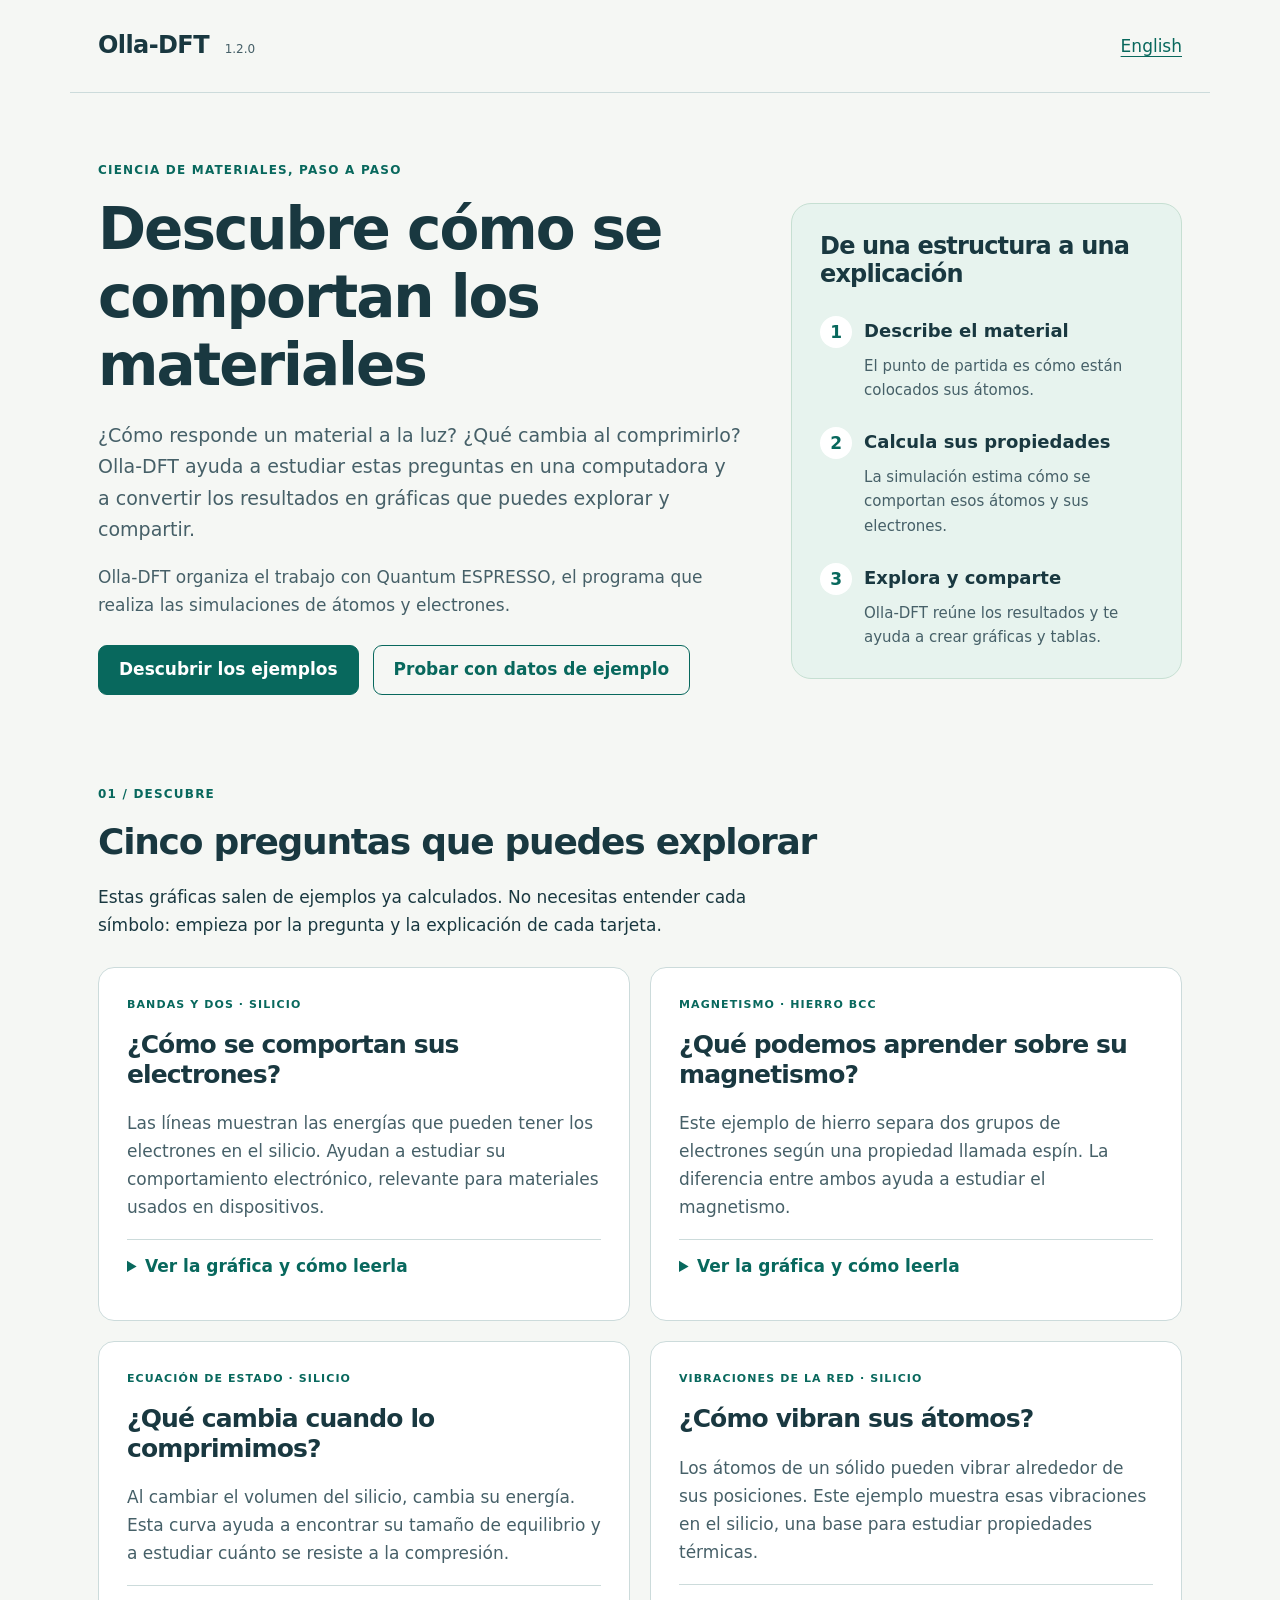
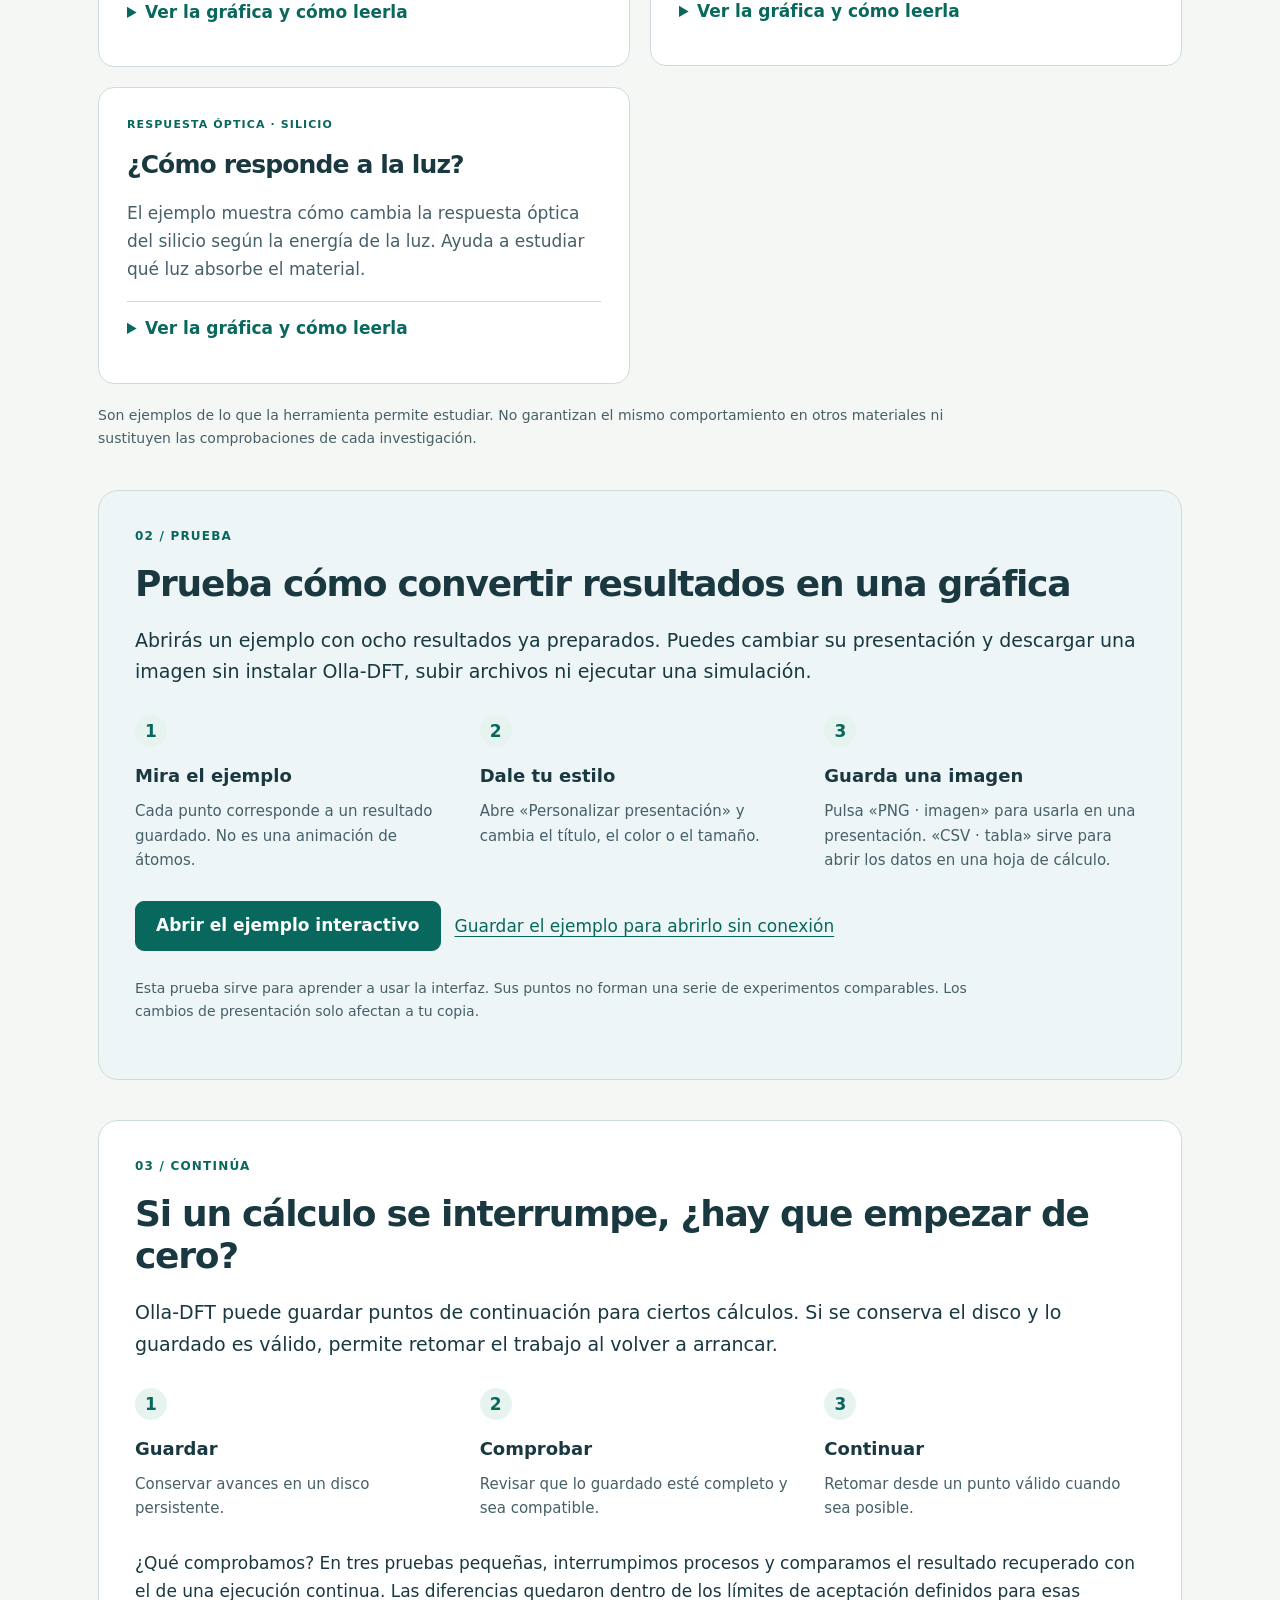
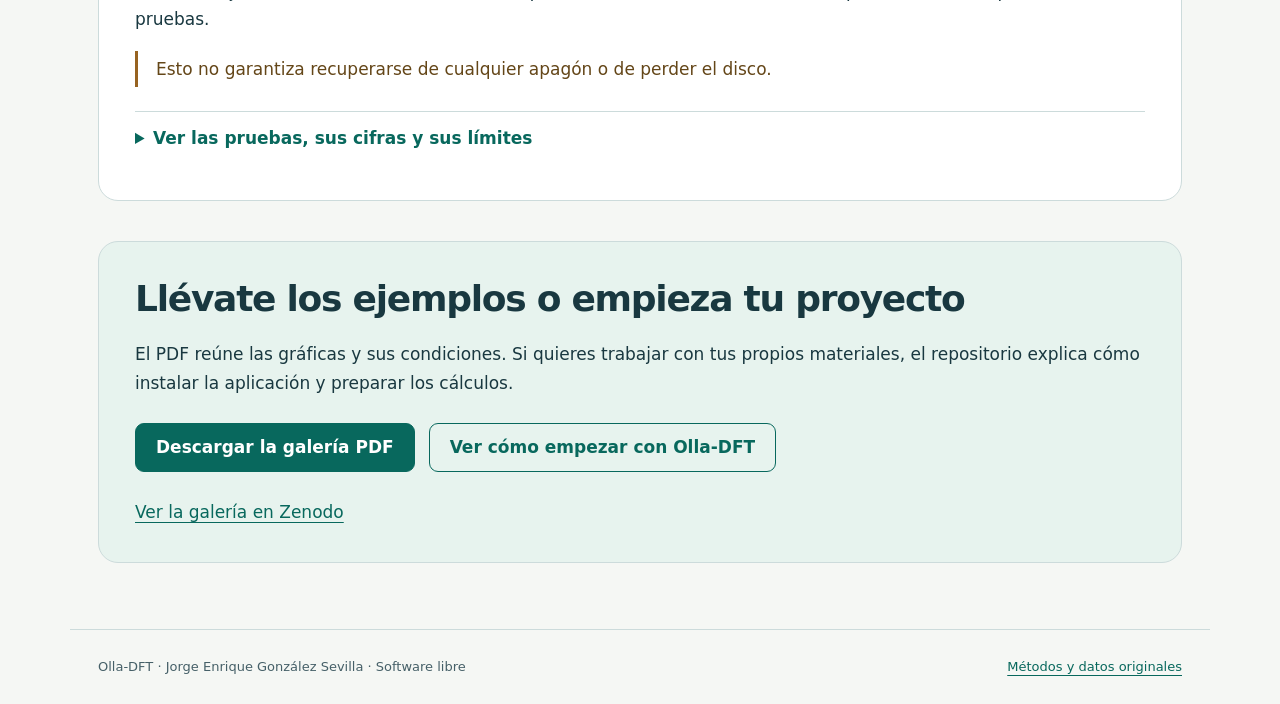
==== commit 94b6c1a0: "docs: focus gallery explanations on measured local recovery" ====
--- a/docs/publication-1.2.0/index.html
+++ b/docs/publication-1.2.0/index.html
@@ -36,8 +36,8 @@
 <section id="try" class="panel try"><p class="eyebrow">02 / PRUEBA</p><h2>Prueba cómo convertir resultados en una gráfica</h2><p class="lead">Abrirás un ejemplo con ocho resultados ya preparados. Puedes cambiar su presentación y descargar una imagen sin instalar Olla-DFT, subir archivos ni ejecutar una simulación.</p><ol class="steps"><li><strong>Mira el ejemplo</strong><p>Cada punto corresponde a un resultado guardado. No es una animación de átomos.</p></li><li><strong>Dale tu estilo</strong><p>Abre «Personalizar presentación» y cambia el título, el color o el tamaño.</p></li><li><strong>Guarda una imagen</strong><p>Pulsa «PNG · imagen» para usarla en una presentación. «CSV · tabla» sirve para abrir los datos en una hoja de cálculo.</p></li></ol>
 <div class="actions"><a class="button" href="explorer.html">Abrir el ejemplo interactivo</a><a href="explorer.html" download>Guardar el ejemplo para abrirlo sin conexión</a></div><p class="fine">Esta prueba sirve para aprender a usar la interfaz. Sus puntos no forman una serie de experimentos comparables. Los cambios de presentación solo afectan a tu copia.</p></section>
 <section id="recovery" class="panel"><p class="eyebrow">03 / CONTINÚA</p><h2>Si un cálculo se interrumpe, ¿hay que empezar de cero?</h2><p class="lead">Olla-DFT puede guardar puntos de continuación para ciertos cálculos. Si se conserva el disco y lo guardado es válido, permite retomar el trabajo al volver a arrancar.</p><ol class="steps"><li><strong>Guardar</strong><p>Conservar avances en un disco persistente.</p></li><li><strong>Comprobar</strong><p>Revisar que lo guardado esté completo y sea compatible.</p></li><li><strong>Continuar</strong><p>Retomar desde un punto válido cuando sea posible.</p></li></ol>
-<p>¿Qué comprobamos? En tres pruebas pequeñas, interrumpimos procesos y comparamos el resultado recuperado con el de una ejecución continua. Las diferencias quedaron dentro de los límites de aceptación definidos para esas pruebas.</p><p class="note">Esto no garantiza recuperarse de cualquier apagón o de perder el disco. Todavía no demuestra cuánto se ahorra en servidores de la nube.</p>
-<details class="evidence"><summary>Ver las pruebas, sus cifras y sus límites</summary><p>Cómo leer esta figura: cada marca indica cuánto difiere un resultado recuperado del continuo. La línea del 100 % es el límite de aceptación; las marcas quedan por debajo. Un 0 significa coincidencia a la precisión registrada, no exactitud física absoluta.</p><img loading="lazy" src="recovery-es.png" alt="Cómo leer esta figura: cada marca indica cuánto difiere un resultado recuperado del continuo. La línea del 100 % es el límite de aceptación; las marcas quedan por debajo. Un 0 significa coincidencia a la precisión registrada, no exactitud física absoluta."><p>QE 7.4 serial; una pareja SCF, una relax y una vc-relax, sin repeticiones estadísticas. Mismos inputs y entorno dentro de cada pareja. Se simularon cortes de procesos locales; no apagones físicos ni reemplazo de máquinas en Google Cloud.</p>
+<p>¿Qué comprobamos? En tres pruebas pequeñas, interrumpimos procesos y comparamos el resultado recuperado con el de una ejecución continua. Las diferencias quedaron dentro de los límites de aceptación definidos para esas pruebas.</p><p class="note">Esto no garantiza recuperarse de cualquier apagón o de perder el disco.</p>
+<details class="evidence"><summary>Ver las pruebas, sus cifras y sus límites</summary><p>Cómo leer esta figura: cada marca indica cuánto difiere un resultado recuperado del continuo. La línea del 100 % es el límite de aceptación; las marcas quedan por debajo. Un 0 significa coincidencia a la precisión registrada, no exactitud física absoluta.</p><img loading="lazy" src="recovery-es.png" alt="Cómo leer esta figura: cada marca indica cuánto difiere un resultado recuperado del continuo. La línea del 100 % es el límite de aceptación; las marcas quedan por debajo. Un 0 significa coincidencia a la precisión registrada, no exactitud física absoluta."><p>QE 7.4 serial; una pareja SCF, una relax y una vc-relax, sin repeticiones estadísticas. Mismos inputs y entorno dentro de cada pareja. Se simularon cortes de procesos locales; no apagones físicos ni pérdida del disco.</p>
 <p class="downloads"><a href="recovery-es.pdf">PDF</a><a href="recovery-es.svg">SVG</a><a href="validation.csv">CSV</a><a href="validation.json">JSON</a></p>
 <details><summary>Consultar la tabla de cifras</summary><div class="scroll" tabindex="0" role="region" aria-label="Consultar la tabla de cifras"><table><thead><tr><th scope="col">Caso</th><th scope="col">Propiedad / unidad</th><th scope="col">Diferencia máxima</th><th scope="col">Límite de aceptación</th></tr></thead><tbody><tr><td>si-displaced</td><td>energy_Ry</td><td>0.0</td><td>1e-07</td></tr><tr><td>si-displaced</td><td>forces_Ry_bohr</td><td>0.0</td><td>1e-06</td></tr><tr><td>si-displaced</td><td>stress_Ry_bohr3</td><td>0.0</td><td>1e-08</td></tr><tr><td>si-displaced</td><td>positions_bohr</td><td>0.0</td><td>1e-06</td></tr><tr><td>si-displaced</td><td>cell_bohr</td><td>0.0</td><td>1e-06</td></tr><tr><td>relax</td><td>energy_Ry</td><td>0.0</td><td>1e-07</td></tr><tr><td>relax</td><td>forces_Ry_bohr</td><td>0.0</td><td>1e-06</td></tr><tr><td>relax</td><td>stress_Ry_bohr3</td><td>0.0</td><td>1e-08</td></tr><tr><td>relax</td><td>positions_bohr</td><td>0.0</td><td>1e-06</td></tr><tr><td>relax</td><td>cell_bohr</td><td>0.0</td><td>1e-06</td></tr><tr><td>vc-relax-v2</td><td>energy_Ry</td><td>1.879563171769405e-11</td><td>1e-07</td></tr><tr><td>vc-relax-v2</td><td>forces_Ry_bohr</td><td>2.2702537046715987e-08</td><td>1e-06</td></tr><tr><td>vc-relax-v2</td><td>stress_Ry_bohr3</td><td>1.0853130425621979e-09</td><td>1e-08</td></tr><tr><td>vc-relax-v2</td><td>positions_bohr</td><td>1.0571669895043101e-07</td><td>1e-06</td></tr><tr><td>vc-relax-v2</td><td>cell_bohr</td><td>2.7883375253168197e-07</td><td>1e-06</td></tr></tbody></table></div></details></details></section>
 <section class="panel take"><h2>Llévate los ejemplos o empieza tu proyecto</h2><p>El PDF reúne las gráficas y sus condiciones. Si quieres trabajar con tus propios materiales, el repositorio explica cómo instalar la aplicación y preparar los cálculos.</p><div class="actions"><a class="button" href="gallery/olla-dft-gallery-es.pdf">Descargar la galería PDF</a><a class="button secondary" href="https://github.com/jorgegonzalezsevilla/olla-dft-esp">Ver cómo empezar con Olla-DFT</a></div><a href="https://zenodo.org/records/22315940">Ver la galería en Zenodo</a></section>
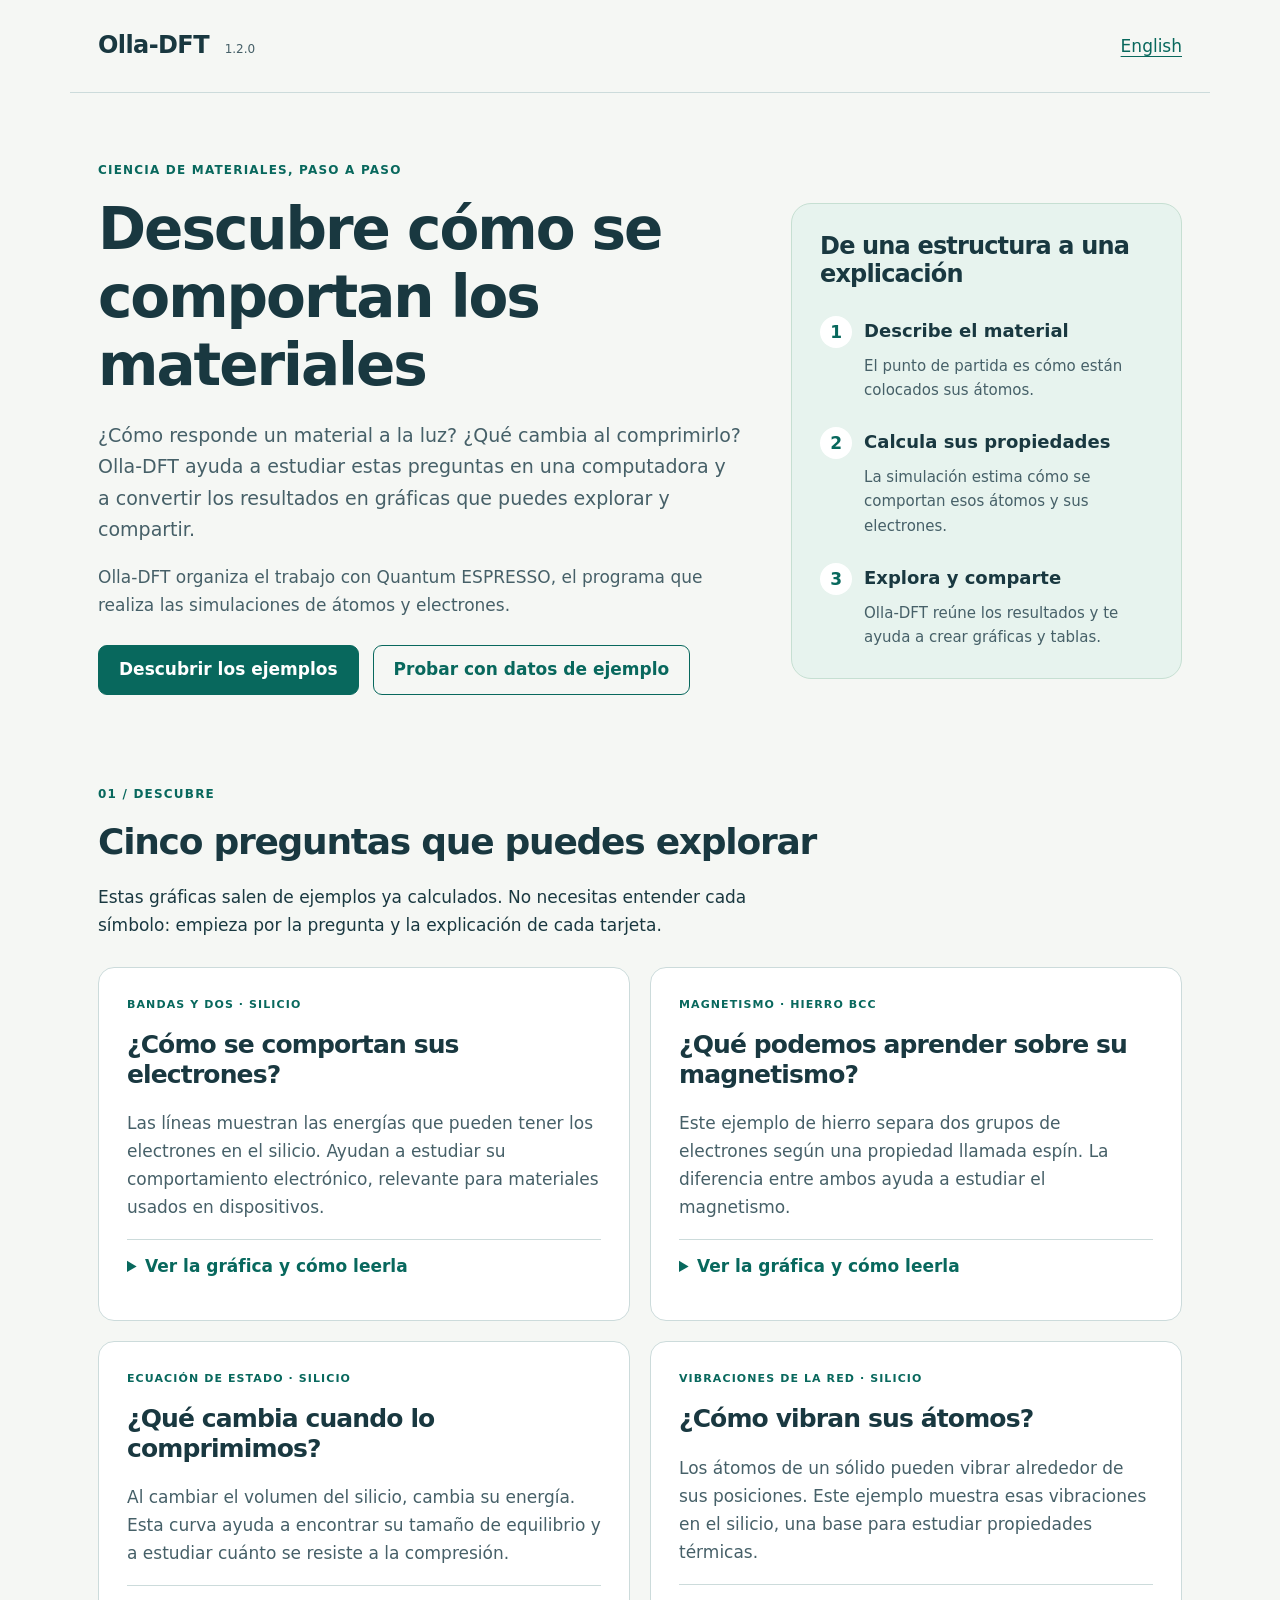
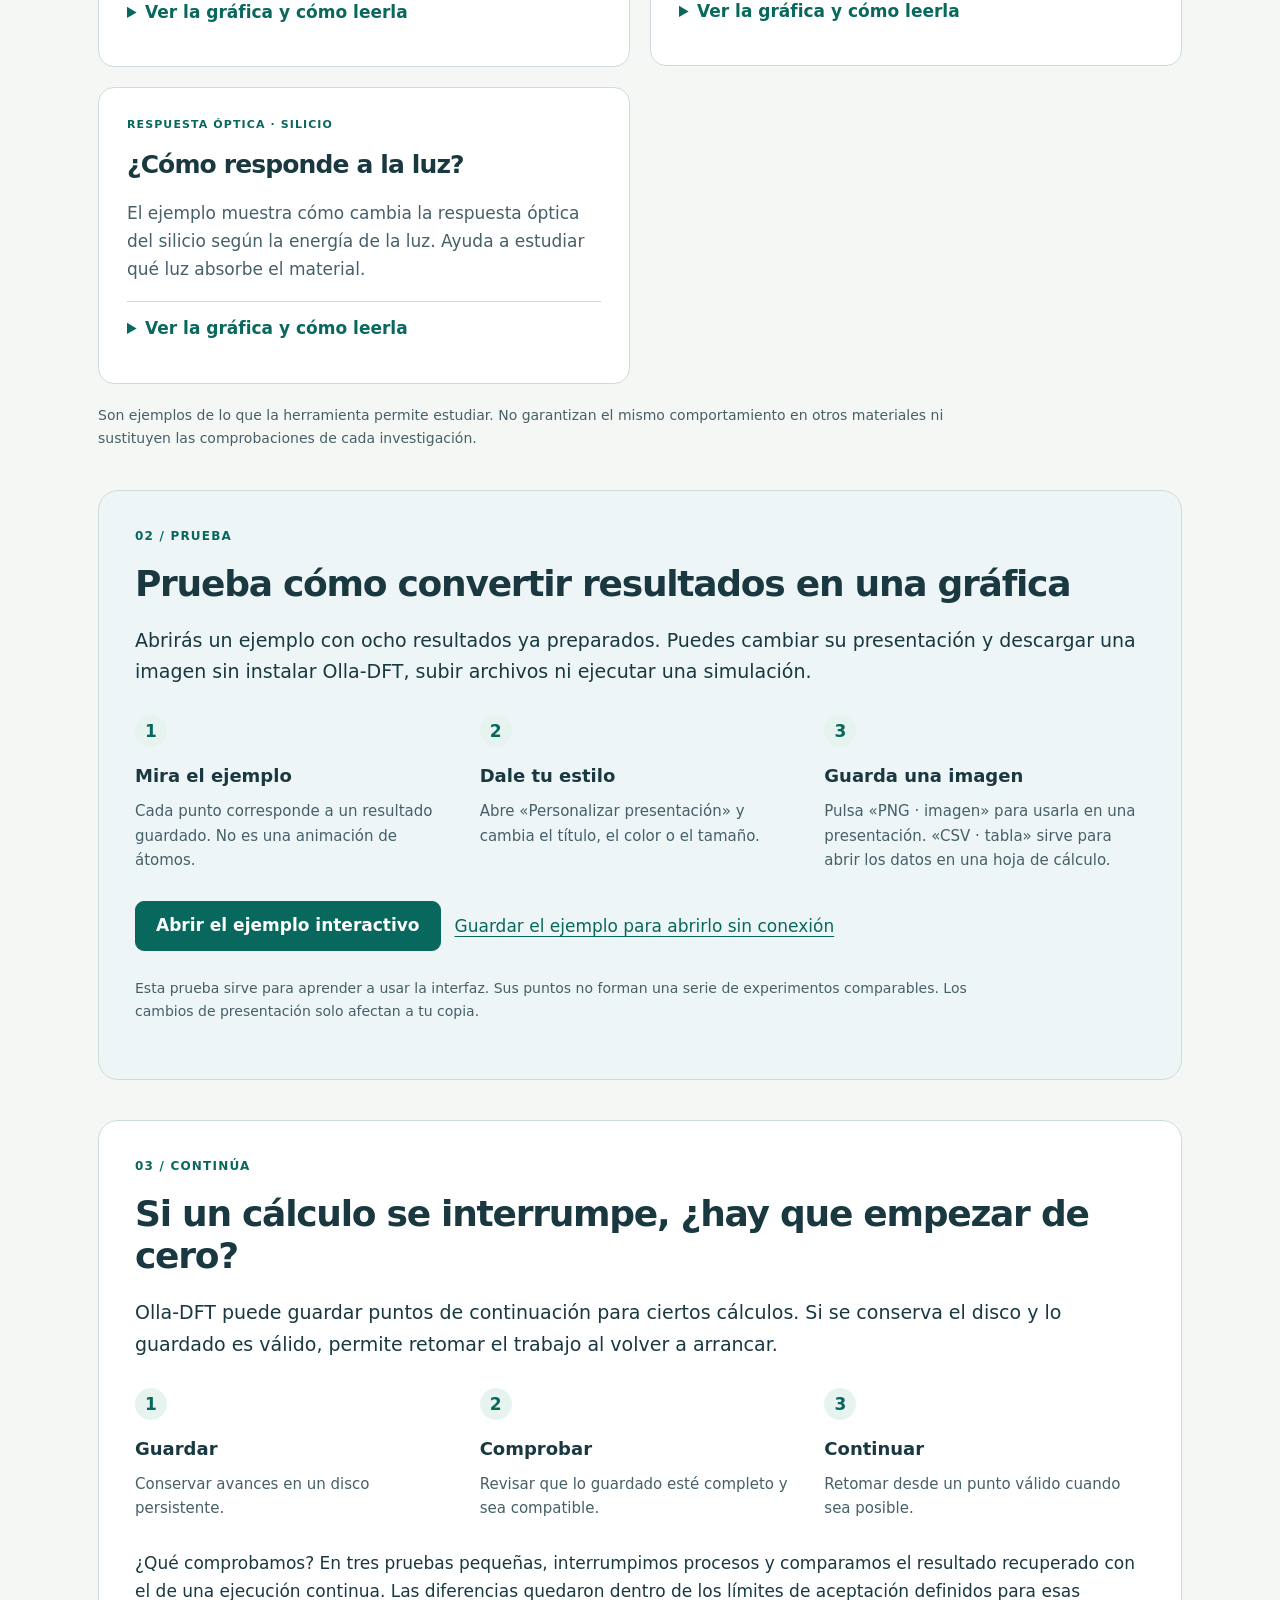
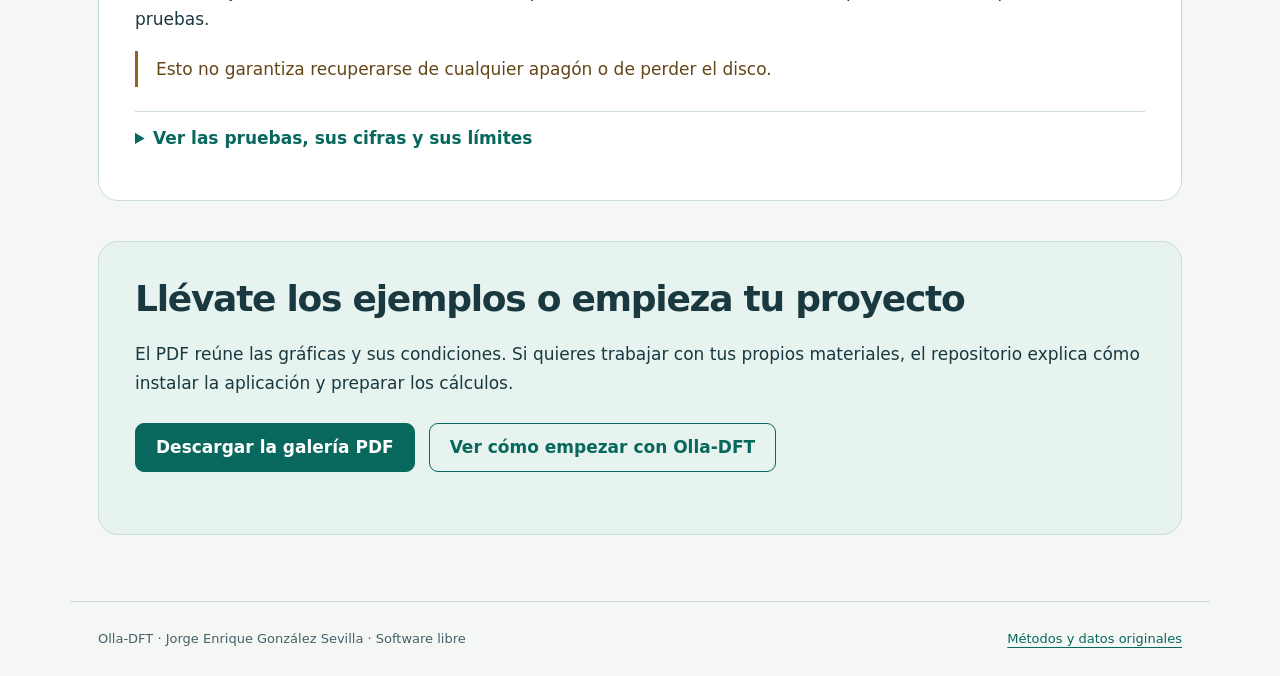
==== commit aa92df60: "docs: present the gallery on GitHub Pages instead of Zenodo" ====
--- a/docs/publication-1.2.0/index.html
+++ b/docs/publication-1.2.0/index.html
@@ -40,5 +40,5 @@
 <details class="evidence"><summary>Ver las pruebas, sus cifras y sus límites</summary><p>Cómo leer esta figura: cada marca indica cuánto difiere un resultado recuperado del continuo. La línea del 100 % es el límite de aceptación; las marcas quedan por debajo. Un 0 significa coincidencia a la precisión registrada, no exactitud física absoluta.</p><img loading="lazy" src="recovery-es.png" alt="Cómo leer esta figura: cada marca indica cuánto difiere un resultado recuperado del continuo. La línea del 100 % es el límite de aceptación; las marcas quedan por debajo. Un 0 significa coincidencia a la precisión registrada, no exactitud física absoluta."><p>QE 7.4 serial; una pareja SCF, una relax y una vc-relax, sin repeticiones estadísticas. Mismos inputs y entorno dentro de cada pareja. Se simularon cortes de procesos locales; no apagones físicos ni pérdida del disco.</p>
 <p class="downloads"><a href="recovery-es.pdf">PDF</a><a href="recovery-es.svg">SVG</a><a href="validation.csv">CSV</a><a href="validation.json">JSON</a></p>
 <details><summary>Consultar la tabla de cifras</summary><div class="scroll" tabindex="0" role="region" aria-label="Consultar la tabla de cifras"><table><thead><tr><th scope="col">Caso</th><th scope="col">Propiedad / unidad</th><th scope="col">Diferencia máxima</th><th scope="col">Límite de aceptación</th></tr></thead><tbody><tr><td>si-displaced</td><td>energy_Ry</td><td>0.0</td><td>1e-07</td></tr><tr><td>si-displaced</td><td>forces_Ry_bohr</td><td>0.0</td><td>1e-06</td></tr><tr><td>si-displaced</td><td>stress_Ry_bohr3</td><td>0.0</td><td>1e-08</td></tr><tr><td>si-displaced</td><td>positions_bohr</td><td>0.0</td><td>1e-06</td></tr><tr><td>si-displaced</td><td>cell_bohr</td><td>0.0</td><td>1e-06</td></tr><tr><td>relax</td><td>energy_Ry</td><td>0.0</td><td>1e-07</td></tr><tr><td>relax</td><td>forces_Ry_bohr</td><td>0.0</td><td>1e-06</td></tr><tr><td>relax</td><td>stress_Ry_bohr3</td><td>0.0</td><td>1e-08</td></tr><tr><td>relax</td><td>positions_bohr</td><td>0.0</td><td>1e-06</td></tr><tr><td>relax</td><td>cell_bohr</td><td>0.0</td><td>1e-06</td></tr><tr><td>vc-relax-v2</td><td>energy_Ry</td><td>1.879563171769405e-11</td><td>1e-07</td></tr><tr><td>vc-relax-v2</td><td>forces_Ry_bohr</td><td>2.2702537046715987e-08</td><td>1e-06</td></tr><tr><td>vc-relax-v2</td><td>stress_Ry_bohr3</td><td>1.0853130425621979e-09</td><td>1e-08</td></tr><tr><td>vc-relax-v2</td><td>positions_bohr</td><td>1.0571669895043101e-07</td><td>1e-06</td></tr><tr><td>vc-relax-v2</td><td>cell_bohr</td><td>2.7883375253168197e-07</td><td>1e-06</td></tr></tbody></table></div></details></details></section>
-<section class="panel take"><h2>Llévate los ejemplos o empieza tu proyecto</h2><p>El PDF reúne las gráficas y sus condiciones. Si quieres trabajar con tus propios materiales, el repositorio explica cómo instalar la aplicación y preparar los cálculos.</p><div class="actions"><a class="button" href="gallery/olla-dft-gallery-es.pdf">Descargar la galería PDF</a><a class="button secondary" href="https://github.com/jorgegonzalezsevilla/olla-dft-esp">Ver cómo empezar con Olla-DFT</a></div><a href="https://zenodo.org/records/22315940">Ver la galería en Zenodo</a></section>
+<section class="panel take"><h2>Llévate los ejemplos o empieza tu proyecto</h2><p>El PDF reúne las gráficas y sus condiciones. Si quieres trabajar con tus propios materiales, el repositorio explica cómo instalar la aplicación y preparar los cálculos.</p><div class="actions"><a class="button" href="gallery/olla-dft-gallery-es.pdf">Descargar la galería PDF</a><a class="button secondary" href="https://github.com/jorgegonzalezsevilla/olla-dft-esp">Ver cómo empezar con Olla-DFT</a></div></section>
 </main><footer><p>Olla-DFT · Jorge Enrique González Sevilla · Software libre</p><a href="https://github.com/jorgegonzalezsevilla/olla-dft-bench/tree/main/docs/publication-1.2.0">Métodos y datos originales</a></footer></body></html>
